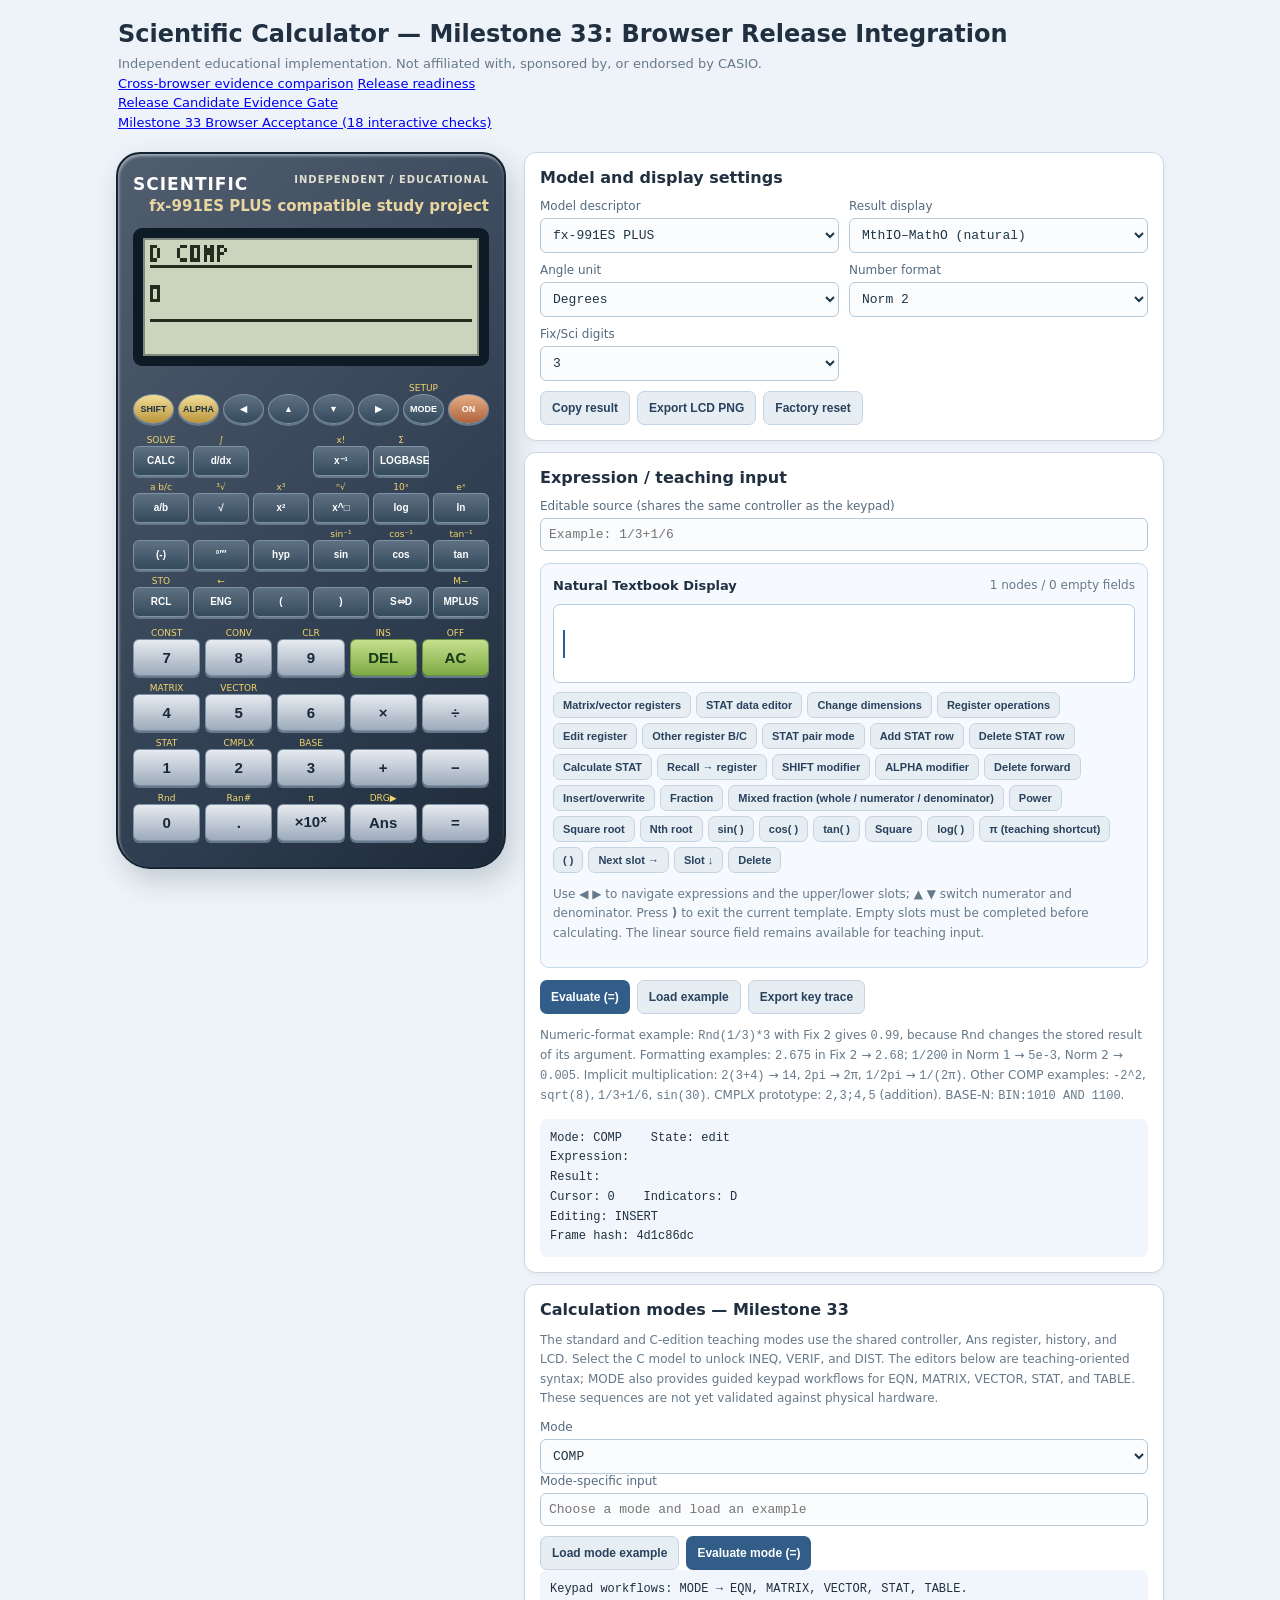
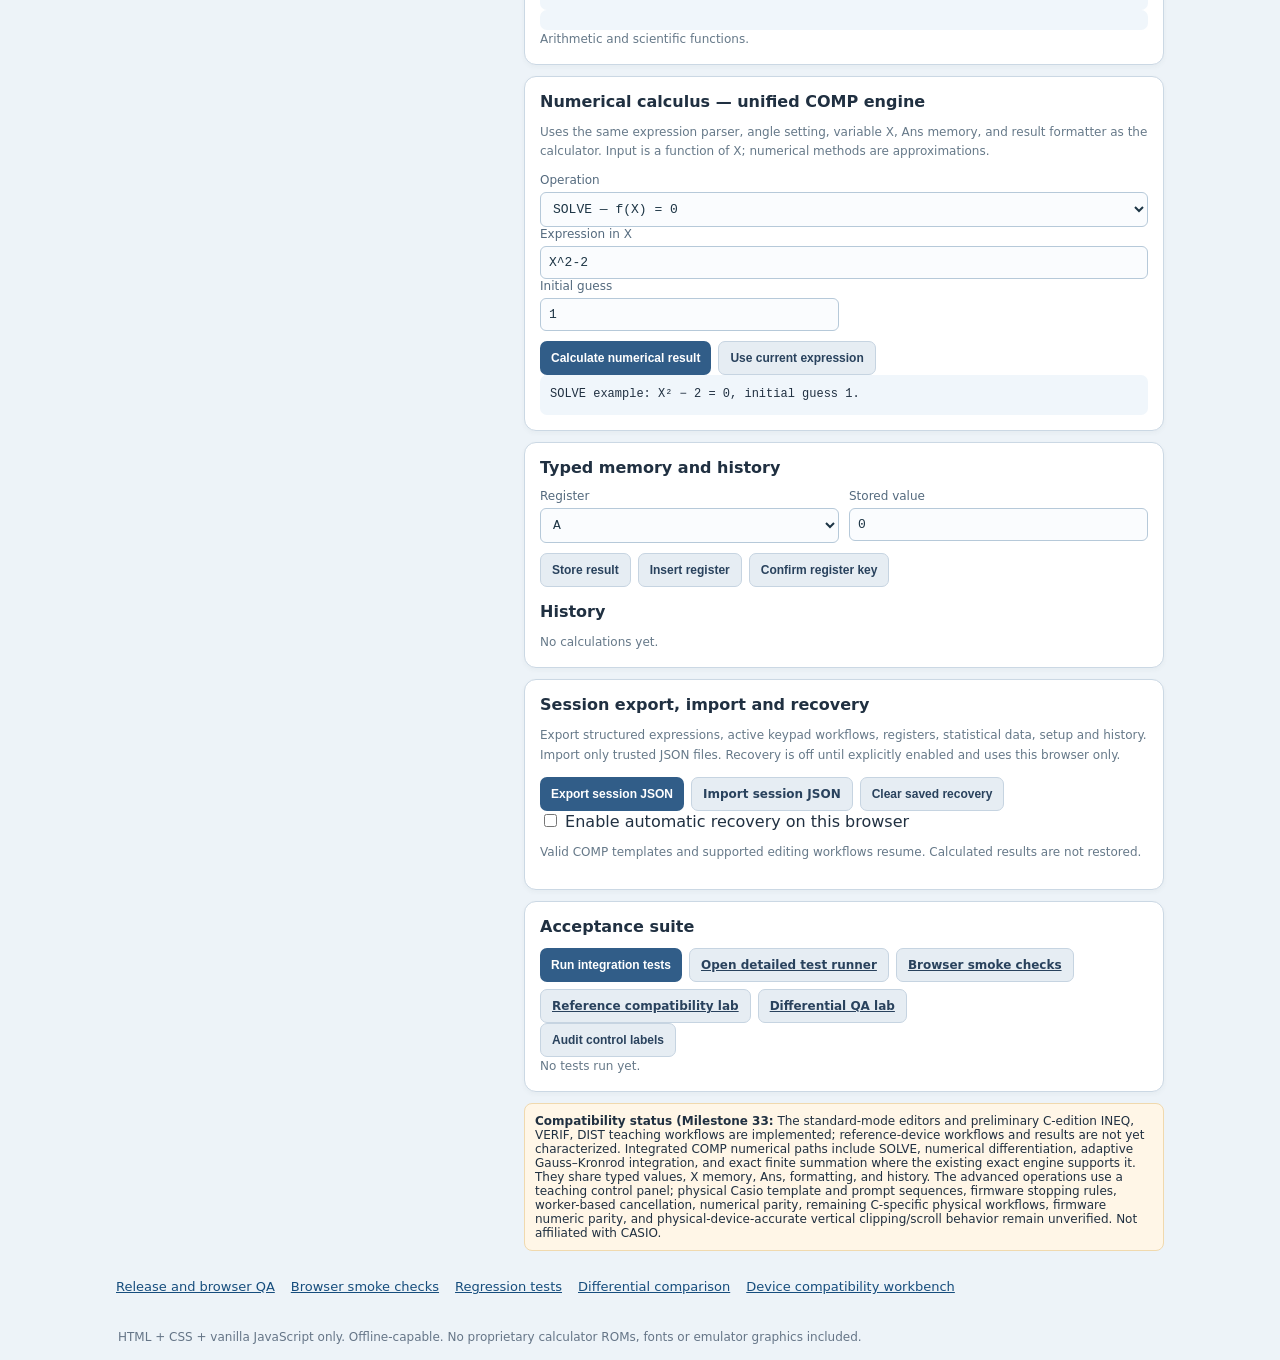
==== index.html @ c6fa854e "P1-07: route ENG/i and angle notation to CMPLX evaluator" ====
<!doctype html>
<html lang="en">
<head>
    <meta charset="utf-8">
    <meta name="viewport" content="width=device-width, initial-scale=1">
    <meta http-equiv="Cache-Control" content="no-cache, no-store, must-revalidate">
    <meta http-equiv="Pragma" content="no-cache">
    <meta http-equiv="Expires" content="0">
    <meta http-equiv="Content-Security-Policy" content="default-src 'self'; script-src 'self'; style-src 'self'; img-src 'self' blob: data:; connect-src 'none'; object-src 'none'; base-uri 'self'; form-action 'none'">
    <meta name="referrer" content="no-referrer">
    <title>Independent fx-991ES PLUS — Milestone 33 — Structural Session Restoration</title>
    <link rel="stylesheet" href="styles.css">
</head>
<body>
    <a class="skip-link" href="#calculator-main">Skip to calculator controls</a>
    <div id="announcements" class="sr-only" role="status" aria-live="polite" aria-atomic="true"></div>
    <header>
        <h1>Scientific Calculator — Milestone 33: Browser Release Integration</h1>
        <p>Independent educational implementation. Not affiliated with, sponsored by, or endorsed by CASIO.</p>
    <p><a href="tests/cross-browser.html">Cross-browser evidence comparison</a> <a href="tests/release-readiness.html">Release readiness</a></p>
    <p><a href="tests/rc.html">Release Candidate Evidence Gate</a></p>    <p><a href="tests/browser-acceptance.html">Milestone 33 Browser Acceptance (18 interactive checks)</a></p>
</header>
    <main id="calculator-main">
        <section class="calculator" aria-label="Calculator keypad" role="region">
            <div class="branding"><span>SCIENTIFIC</span><small>INDEPENDENT / EDUCATIONAL</small></div>
            <div class="model">fx-991ES PLUS compatible study project</div>
            <div class="lcd-housing"><div class="lcd-glass"><canvas id="lcd" width="96" height="31" role="img" aria-label="Monochrome calculator display"></canvas></div></div>
            <aside id="error-help" class="calc-error-help" aria-label="Numerical error explanation" hidden><strong id="error-help-title"></strong><p id="error-help-message"></p></aside>
            <div id="keypad" class="keys" role="group" aria-label="Calculator keys"></div>
        </section>
        <section class="side">
            <div class="panel">
                <h2>Model and display settings</h2>
                <div class="grid2">
                    <div class="field"><label for="model">Model descriptor</label><select id="model"><option value="standard">fx-991ES PLUS</option><option value="c">fx-991ES PLUS C</option></select></div>
                    <div class="field"><label for="display-style">Result display</label><select id="display-style"><option value="MathO">MthIO–MathO (natural)</option><option value="LineO">MthIO–LineO (linear results)</option><option value="LineIO">LineIO (linear input/results)</option></select></div>
                    <div class="field"><label for="angle">Angle unit</label><select id="angle"><option value="DEG">Degrees</option><option value="RAD">Radians</option><option value="GRAD">Gradians</option></select></div>
                    <div class="field"><label for="format">Number format</label><select id="format"><option value="Norm2">Norm 2</option><option value="Norm1">Norm 1</option><option value="Fix">Fix</option><option value="Sci">Sci</option></select></div>
                    <div class="field"><label for="digits">Fix/Sci digits</label><select id="digits"><option>0</option><option>1</option><option>2</option><option selected>3</option><option>4</option><option>5</option><option>6</option><option>7</option><option>8</option><option>9</option></select></div>
                </div>
                <div class="actions"><button id="copy" class="button secondary">Copy result</button><button id="export" class="button secondary">Export LCD PNG</button><button id="reset" class="button secondary">Factory reset</button></div>
            </div>
            <div class="panel">
                <h2>Expression / teaching input</h2>
                <div class="field"><label for="expression">Editable source (shares the same controller as the keypad)</label><input id="expression" autocomplete="off" spellcheck="false" value="" placeholder="Example: 1/3+1/6"></div>
                <div class="natural-panel" aria-label="Natural textbook expression editor">
                    <div class="natural-header"><strong>Natural Textbook Display</strong><span id="natural-info" class="muted"></span></div>
                    <div id="natural-preview" class="natural-preview" role="math" aria-label="Current structured mathematical expression"></div>
                    <div class="natural-toolbar" id="natural-toolbar" aria-label="Insert mathematical structures"></div>
                    <p class="muted">Use ◀ ▶ to navigate expressions and the upper/lower slots; ▲ ▼ switch numerator and denominator. Press <strong>)</strong> to exit the current template. Empty slots must be completed before calculating. The linear source field remains available for teaching input.</p>
                </div>
                <div class="actions"><button id="calculate" class="button">Evaluate (=)</button><button id="sample" class="button secondary">Load example</button><button id="trace-export" class="button secondary">Export key trace</button></div>
                <p class="muted">Numeric-format example: <code>Rnd(1/3)*3</code> with Fix 2 gives <code>0.99</code>, because Rnd changes the stored result of its argument. Formatting examples: <code>2.675</code> in Fix 2 → <code>2.68</code>; <code>1/200</code> in Norm 1 → <code>5e-3</code>, Norm 2 → <code>0.005</code>. Implicit multiplication: <code>2(3+4)</code> → <code>14</code>, <code>2pi</code> → <code>2π</code>, <code>1/2pi</code> → <code>1/(2π)</code>. Other COMP examples: <code>-2^2</code>, <code>sqrt(8)</code>, <code>1/3+1/6</code>, <code>sin(30)</code>. CMPLX prototype: <code>2,3;4,5</code> (addition). BASE-N: <code>BIN:1010 AND 1100</code>.</p>
                <div id="semantic" class="status mono" aria-live="off"></div>
            </div>
            <div class="panel" id="modes-panel">
                <h2>Calculation modes — Milestone 33</h2>
                <p class="muted">The standard and C-edition teaching modes use the shared controller, Ans register, history, and LCD. Select the C model to unlock INEQ, VERIF, and DIST. The editors below are teaching-oriented syntax; MODE also provides guided keypad workflows for EQN, MATRIX, VECTOR, STAT, and TABLE. These sequences are not yet validated against physical hardware.</p>
                <div class="field"><label for="mode-picker">Mode</label><select id="mode-picker"><option value="COMP">COMP</option><option value="CMPLX">CMPLX</option><option value="STAT">STAT</option><option value="BASE-N">BASE-N</option><option value="EQN">EQN</option><option value="MATRIX">MATRIX</option><option value="TABLE">TABLE</option><option value="VECTOR">VECTOR</option><option value="INEQ">INEQ</option><option value="VERIF">VERIF</option><option value="DIST">DIST</option></select></div>
                <div class="field"><label for="mode-source">Mode-specific input</label><input id="mode-source" spellcheck="false" placeholder="Choose a mode and load an example"></div>
                <div class="actions"><button id="mode-example" class="button secondary">Load mode example</button><button id="mode-evaluate" class="button">Evaluate mode (=)</button></div>
                <div class="status mono" id="wizard-detail" aria-live="polite">Use the physical MODE key to open keypad-driven coefficient/data editors for EQN, MATRIX, VECTOR, STAT, and TABLE.</div>
                <div class="status mono" id="mode-detail" aria-live="polite"></div>
                <div class="muted" id="mode-help"></div>
            </div>
            <div class="panel" id="numerical-panel">
                <h2>Numerical calculus — unified COMP engine</h2>
                <p class="muted">Uses the same expression parser, angle setting, variable X, Ans memory, and result formatter as the calculator. Input is a function of X; numerical methods are approximations.</p>
                <div class="field"><label for="num-operation">Operation</label><select id="num-operation"><option value="SOLVE">SOLVE — f(X) = 0</option><option value="DIFF">d/dX — derivative at X</option><option value="INTEGRAL">∫ — definite integral</option><option value="SUM">Σ — finite integer sum</option></select></div>
                <div class="field"><label for="num-source">Expression in X</label><input id="num-source" spellcheck="false" value="X^2-2"></div>
                <div class="grid2">
                    <div class="field" id="num-guess-box"><label for="num-guess">Initial guess</label><input id="num-guess" type="number" step="any" value="1"></div>
                    <div class="field" id="num-at-box" hidden><label for="num-at">At X</label><input id="num-at" type="number" step="any" value="2"></div>
                    <div class="field" id="num-lower-box" hidden><label for="num-lower">Lower bound</label><input id="num-lower" type="number" step="any" value="0"></div>
                    <div class="field" id="num-upper-box" hidden><label for="num-upper">Upper bound</label><input id="num-upper" type="number" step="any" value="1"></div>
                    <div class="field" id="num-tolerance-box" hidden><label for="num-tolerance">Integration tolerance</label><input id="num-tolerance" type="number" step="any" value="0.00001"></div>
                </div>
                <div class="actions"><button id="num-run" class="button">Calculate numerical result</button><button id="num-copy-source" class="button secondary">Use current expression</button></div>
                <div id="num-details" class="status mono" aria-live="polite">SOLVE example: X² − 2 = 0, initial guess 1.</div>
            </div>
            <div class="panel">
                <h2>Typed memory and history</h2>
                <div class="grid2"><div class="field"><label for="register">Register</label><select id="register"><option>A</option><option>B</option><option>C</option><option>D</option><option>E</option><option>F</option><option>M</option><option>X</option><option>Y</option></select></div><div class="field"><label for="register-value">Stored value</label><input id="register-value" readonly></div></div>
                <div class="actions"><button id="store" class="button secondary">Store result</button><button id="recall" class="button secondary">Insert register</button></div>
                <h2 class="history-heading">History</h2><div id="history" class="history muted"></div>
            </div>
            <div class="panel" id="session-panel">
                <h2>Session export, import and recovery</h2>
                <p class="muted">Export structured expressions, active keypad workflows, registers, statistical data, setup and history. Import only trusted JSON files. Recovery is off until explicitly enabled and uses this browser only.</p>
                <div class="actions">
                    <button class="button" id="session-export" type="button">Export session JSON</button>
                    <label class="button secondary" for="session-import">Import session JSON</label>
                    <input id="session-import" type="file" accept=".json,application/json" aria-label="Choose session JSON to restore" hidden>
                    <button class="button secondary" id="session-clear" type="button">Clear saved recovery</button>
                </div>
                <label><input id="session-recovery" type="checkbox"> Enable automatic recovery on this browser</label>
                <p id="session-status" role="status" aria-live="polite" class="muted">Valid COMP templates and supported editing workflows resume. Calculated results are not restored.</p>
            </div>
            <div class="panel">
                <h2>Acceptance suite</h2>
                <div class="actions"><button id="run-tests" class="button">Run integration tests</button><a class="button secondary" href="tests/acceptance.html">Open detailed test runner</a><a class="button secondary" href="tests/browser-smoke.html">Browser smoke checks</a><a class="button secondary" href="tests/reference.html">Reference compatibility lab</a><a class="button secondary" href="tests/differential.html">Differential QA lab</a></div>
                <button class="button secondary" id="a11y-audit">Audit control labels</button><div id="a11y-audit-result" class="muted" role="status" aria-live="polite"></div><div id="test-summary" class="muted" aria-live="polite">No tests run yet.</div>
            </div>
            <div class="warning"><strong>Compatibility status (Milestone 33:</strong> The standard-mode editors and preliminary C-edition INEQ, VERIF, DIST teaching workflows are implemented; reference-device workflows and results are not yet characterized. Integrated COMP numerical paths include SOLVE, numerical differentiation, adaptive Gauss–Kronrod integration, and exact finite summation where the existing exact engine supports it. They share typed values, X memory, Ans, formatting, and history. The advanced operations use a teaching control panel; physical Casio template and prompt sequences, firmware stopping rules, worker-based cancellation, numerical parity, remaining C-specific physical workflows, firmware numeric parity, and physical-device-accurate vertical clipping/scroll behavior remain unverified. Not affiliated with CASIO.</div>
        </section>
        <div class="release-links" aria-label="Quality assurance links">
            <a href="tests/release.html">Release and browser QA</a>
            <a href="tests/browser-smoke.html">Browser smoke checks</a>
            <a href="tests/acceptance.html">Regression tests</a>
            <a href="tests/differential.html">Differential comparison</a>
            <a href="tests/device.html">Device compatibility workbench</a>
        </div>
    </main>
    <footer>HTML + CSS + vanilla JavaScript only. Offline-capable. No proprietary calculator ROMs, fonts or emulator graphics included.</footer>
    <script src="src/boot-diagnostics.js"></script>
    <script src="src/natural-editor.js"></script>
    <script src="src/decimal15.js"></script>
    <script src="src/display.js"></script>
    <script src="src/kernel.js"></script>
    <script src="src/numerical.js"></script>
    <script src="src/keymap.js"></script>
    <script src="src/reference-tables.js"></script>
    <script src="src/complex-input.js"></script>
    <script src="src/state-machine.js"></script>
    <script src="src/modes.js"></script>
    <script src="src/c-edition.js"></script>
    <script src="src/reference.js"></script>
    <script src="src/manufacturer-examples.js"></script>
    <script src="src/differential.js"></script>
    <script src="src/release-audit.js"></script>
    <script src="src/release-candidate.js"></script>
    <script src="src/fraction-validation.js"></script>
    <script src="src/reference-plan.js"></script>
    <script src="src/evidence-media.js"></script>
    <script src="src/device-validation.js"></script>
    <script src="src/session.js"></script>
    <script src="src/browser-evidence.js"></script>
    <script src="tests/cases.js"></script>
    <script src="src/keypad-layout.js"></script>
    <script src="src/keyboard-shortcuts.js"></script>
    <script src="src/error-explanations.js"></script>
    <script src="src/app.js"></script>
</body>
</html>
---- styles.css ----
:root{color-scheme:light;--bg:#edf3f8;--ink:#203041;--line:#cbd8e4;--blue:#315d88;--muted:#68798a}*{box-sizing:border-box}body{background:var(--bg);margin:0;font-family:system-ui,'Segoe UI',Arial,sans-serif;color:var(--ink)}header{max-width:1080px;margin:auto;padding:20px 18px 8px}h1{font-size:24px;margin:0 0 6px}h2{font-size:16px;margin:0 0 12px}p{line-height:1.5}header p{font-size:13px;margin:0;color:var(--muted)}main{max-width:1080px;margin:12px auto 26px;padding:0 16px;display:grid;grid-template-columns:minmax(315px,390px) minmax(0,1fr);gap:18px;align-items:start}.calculator{background:linear-gradient(135deg,#505e70,#2c3b4d 72%,#1e2938);border:2px solid #152433;border-radius:24px 24px 34px 34px;padding:20px 15px 26px;box-shadow:inset 1px 2px 3px #a2adb8,6px 12px 28px #24374a35}.branding{display:flex;justify-content:space-between;color:white;font-size:17px;letter-spacing:1px;font-weight:900}.branding small{font-size:10px;color:#e0dfd0}.model{text-align:right;color:#e8d5a0;font-weight:bold;font-size:15px;margin:3px 0 13px}.lcd-housing{background:#0e1a25;border-radius:9px;padding:10px}.lcd-glass{padding:5px;border:2px solid #7f8a7c;background:#cbd5bd}.lcd-glass canvas{display:block;width:100%;height:auto;image-rendering:pixelated;aspect-ratio:96/31}.keys{display:grid;grid-template-columns:repeat(6,minmax(0,1fr));gap:7px 5px;margin-top:14px}.key-cell{min-width:0}.alt{color:#f5cf67;height:12px;font-size:9px;text-align:center}.key{height:36px;width:100%;border-radius:6px;background:linear-gradient(#edf1f4,#b7c4cd);border:1px solid #7f91a4;box-shadow:0 2px 0 #66788b;font-size:12px;font-weight:800;color:#1e3445;cursor:pointer}.key.dark{background:linear-gradient(#5e7182,#344a5d);color:#fff}.key.orange{background:linear-gradient(#e5ad85,#ae643c);color:#fff}.key.gold{background:linear-gradient(#f2dd97,#ba963d)}.key:focus-visible,.button:focus-visible{outline:3px solid #90cef9;outline-offset:2px}.key:active{transform:translateY(2px);box-shadow:none}.side{display:flex;flex-direction:column;gap:11px;min-width:0}.panel{background:white;border:1px solid var(--line);border-radius:12px;padding:15px;box-shadow:0 2px 5px #253e4d0b}.grid2{display:grid;grid-template-columns:repeat(2,minmax(0,1fr));gap:10px}.field{display:flex;flex-direction:column;gap:5px}.field label{font-size:12px;color:#546a7e}.field select,.field input,.field textarea{font:13px ui-monospace,monospace;width:100%;border:1px solid #b6c9d9;border-radius:6px;background:#fafcfe;color:#1d3545;padding:8px}.button{background:#315d88;color:white;border:0;border-radius:7px;padding:9px 11px;font-weight:bold;cursor:pointer;font-size:12px}.button.secondary{background:#e6edf3;color:#29425d;border:1px solid #c6d4e1}.actions{display:flex;gap:7px;flex-wrap:wrap;margin-top:10px}.muted{color:#667989;font-size:12px;line-height:1.6}.mono{font:12px/1.65 ui-monospace,monospace;white-space:pre-wrap;overflow-wrap:anywhere}.status{background:#f0f6fb;padding:10px;border-radius:7px}.history{max-height:150px;overflow:auto}.history button{display:block;text-align:left;width:100%;border:0;background:none;padding:7px;border-bottom:1px solid #e1e8ee;color:#294963;font:12px ui-monospace,monospace;cursor:pointer}.history button:hover{background:#eef5fb}.warning{font-size:12px;padding:10px;border-radius:8px;background:#fff6e7;border:1px solid #f0d9ae}.tag{display:inline-block;background:#edf2f6;padding:3px 7px;border-radius:5px;font-size:11px;margin:2px}footer{max-width:1080px;margin:0 auto 20px;padding:0 18px;font-size:12px;color:#657587}.test{display:flex;justify-content:space-between;gap:12px;padding:7px 0;border-bottom:1px solid #e0e8ee;font-size:12px}.pass{color:#127245;font-weight:700}.fail{color:#ae3b2f;font-weight:700}.stats{font-weight:700;margin:9px 0}@media(max-width:740px){main{grid-template-columns:1fr}.calculator{max-width:390px;margin:0 auto;width:100%}header{padding-top:15px}h1{font-size:19px}}@media print{.calculator,.actions{break-inside:avoid}}

/* Milestone 9: independent browser structural math preview (not Casio glyph artwork). */
.natural-panel{margin:12px 0;padding:12px;border:1px solid #c6d9e9;background:#f6faff;border-radius:9px}
.natural-header{display:flex;justify-content:space-between;gap:8px;align-items:center;font-size:13px}
.natural-preview{margin:9px 0;min-height:79px;overflow-x:auto;overflow-y:hidden;white-space:nowrap;direction:ltr;text-align:left;display:flex;align-items:center;padding:13px 9px;background:white;border:1px solid #b7cde1;border-radius:7px;font:24px Georgia,'Cambria Math',serif;line-height:1.35}
.natural-preview.invalid{border-style:dashed}
.natural-toolbar{display:flex;flex-wrap:wrap;gap:5px}
.natural-toolbar .button{padding:6px 9px;font-size:11px}
.nd-caret{display:inline-block;height:1.16em;min-width:2px;background:#245f9a;vertical-align:-.25em;animation:ndblink 1s step-end infinite}
@keyframes ndblink{50%{opacity:0}}
.nd-empty{display:inline-block;min-width:.48em;color:#8ca5bd;border-bottom:1px dashed #a6b8ca;text-align:center}
.nd-frac{display:inline-flex;flex-direction:column;align-items:center;justify-content:center;vertical-align:middle;line-height:1.12;margin:0 3px;min-width:.65em}
.nd-num,.nd-den{display:block;text-align:center;white-space:nowrap;padding:1px 4px;min-height:1em}
.nd-num{border-bottom:1.5px solid currentColor}
.nd-power{font-size:.65em;align-self:flex-start;vertical-align:super;line-height:1.1;margin:0 1px}
.nd-root{display:inline-flex;align-items:flex-start;gap:1px;margin:0 3px}
.nd-root>.nd-radicand{border-top:1.4px solid currentColor;padding:0 3px 0 1px;display:inline-block}
.nd-root>sup{font-size:.55em;margin-top:-.2em}
.nd-func{font-style:normal}
@media(prefers-reduced-motion:reduce){.nd-caret{animation:none}}

/* Respect conditional numerical parameter visibility. */
[hidden] { display: none !important; }

/* Milestone 15: preserve logical LCD pixel geometry at all view sizes. */
#lcd {image-rendering:pixelated;image-rendering:crisp-edges;aspect-ratio:96 / 31;}

/* Milestone 18: accessible keyboard navigation and scalable typography. */
.sr-only{position:absolute!important;width:1px;height:1px;padding:0;margin:-1px;overflow:hidden;clip:rect(0,0,0,0);white-space:nowrap;border:0}
.skip-link{position:absolute;left:12px;top:-70px;z-index:1000;padding:12px 16px;background:#fff;color:#143b63;border:3px solid #143b63;border-radius:6px}
.skip-link:focus{top:12px}
button:focus-visible,a:focus-visible,input:focus-visible,select:focus-visible{outline:3px solid #165fb0;outline-offset:3px}
.release-links{grid-column:1/-1;display:flex;flex-wrap:wrap;gap:16px;padding:10px 0;font-size:13px}
.release-links a{color:#164d7d;text-decoration:underline}
@media(prefers-reduced-motion:reduce){*,*::before,*::after{scroll-behavior:auto!important;animation-duration:.01ms!important;transition-duration:.01ms!important}}
@media(forced-colors:active){.key,.button,.calculator,.lcd-glass{forced-color-adjust:auto;border:1px solid ButtonText}}

.history-heading{margin-top:15px}
/* Milestone 32: mobile input hit targets, evidence comparisons, and keyboard visibility. */
.evidence-layout{display:block;max-width:1000px}.evidence-layout>.panel{margin-bottom:16px}
.comparison-scroll{overflow-x:auto;max-width:100%}.evidence-table{width:100%;border-collapse:collapse;min-width:560px;font-size:13px}.evidence-table th,.evidence-table td{padding:9px;text-align:left;border-bottom:1px solid #b6c9d9}.evidence-table th{background:#e8f1f8}.evidence-layout input[type=file]{display:block;margin:12px 0;max-width:100%}
#status[data-ready="true"]{color:#12603a;font-weight:700}#status[data-ready="false"]{color:#9a3c18;font-weight:700}
@media(max-width:420px){main{padding:0 9px;grid-template-columns:minmax(0,1fr)}.calculator{padding:13px 10px 19px}.keys{gap:6px 4px}.key{min-height:42px;height:auto;padding:8px 1px}.side .panel{padding:12px}.grid2{grid-template-columns:minmax(0,1fr)}.evidence-table{font-size:12px}}
@media(prefers-reduced-motion:reduce){.key:active{transform:none}}

/* Milestone 54: separate physical zones, without Casio proprietary graphics. */
.keys { display:flex; flex-direction:column; gap:10px; margin-top:16px; }
.keypad-group { display:grid; min-width:0; gap:5px 4px; }
.keypad-top {grid-template-columns:repeat(8,minmax(0,1fr));}
.keypad-scientific {grid-template-columns:repeat(6,minmax(0,1fr));}
.keypad-numeric {grid-template-columns:repeat(5,minmax(0,1fr)); gap:6px 5px;}
.keypad-top .key {height:30px;font-size:9px;border-radius:50%;padding:0;}
.keypad-scientific .key {height:30px;font-size:10px;}
.keypad-numeric .key {height:37px;font-size:15px;border-radius:6px;}
.keypad-group .key-cell {min-width:0;}
.keypad-group .key-spacer {pointer-events:none;}
.keypad-group .alt {height:12px;line-height:12px;font-size:9px;overflow:hidden;white-space:nowrap;color:#f3d56c;}
.keypad-group .key.green {background:linear-gradient(#c6df8d,#7dab43);color:#183718;border-color:#6c9045;}
.keypad-group .key.number {background:linear-gradient(#e7ebf0,#9eabbc);color:#192939;}
.keypad-group .key:disabled {opacity:.4;cursor:not-allowed;border-style:dashed;box-shadow:none;}
.keypad-group .key:not(:disabled):focus-visible {outline:3px solid #aee2ff;outline-offset:2px;}
@media(max-width:420px) {
 .keypad-group {gap:5px 3px;}
 .keypad-top .key {font-size:8px;height:34px;}
 .keypad-scientific .key {font-size:9px;height:34px;}
 .keypad-numeric .key {font-size:14px;min-height:44px;}
}

/* Physical-reference workbench: compatible with strict CSP. */
.device-workbench-main {display:block;max-width:960px}
.device-prewrap {white-space:pre-wrap;overflow-wrap:anywhere}


/* Phase 9 — evidence collection coverage, never a certification badge. */
.device-plan-coverage{margin:15px 0;padding:12px 16px;border:1px solid #c3cec0;border-radius:10px;background:#f1f5ec;color:#22312c}
.device-plan-coverage h3{margin:0 0 8px;font-size:1.08rem}
.device-category-grid{display:grid;grid-template-columns:repeat(auto-fit,minmax(150px,1fr));gap:7px}
.device-category-item{display:flex;justify-content:space-between;gap:10px;padding:7px 9px;border:1px solid #d1d9cb;border-radius:7px;background:#fff;font-size:.86rem}
.device-category-item strong{text-transform:capitalize}
.device-category-item span{font-variant-numeric:tabular-nums}
@media(max-width:460px){.device-category-grid{grid-template-columns:1fr 1fr}.device-category-item{flex-direction:column;gap:3px}}


/* Phase 11: local photo preview; review status is always unverified. */
.device-photo-panel{margin:12px 0;padding:12px;border:1px solid #c6d0c6;border-radius:9px;background:#f5f7f2}
.device-photo-panel p{overflow-wrap:anywhere;font-size:.87rem}
.device-photo-preview{display:block;max-width:100%;max-height:320px;object-fit:contain;border:1px solid #8d9f8e;background:white;margin:8px 0}
.device-photo-preview[hidden]{display:none}


/* Phase 15: editable mixed fraction has an independent whole-number slot. */
.nd-mixed{display:inline-flex;align-items:center;vertical-align:middle;gap:2px;padding:0 2px;white-space:nowrap}
.nd-mixed .nd-whole{display:inline-block;min-width:.55em;text-align:center}
.nd-mixed .nd-frac{margin:0}


/* Phase 16: key-step observation guide is text-only, without simulated observations. */
.device-step-row{display:grid;grid-template-columns:minmax(110px,1fr) minmax(180px,2fr);
 gap:10px;border-bottom:1px solid #d1d9cb;padding:6px 4px;font-size:.86rem}
.device-step-row span:first-child{font-family:monospace;font-weight:700}
.device-step-row span:last-child{color:#5a6c5d}
@media(max-width:480px){.device-step-row{grid-template-columns:1fr;gap:2px}}

/* Phase 17: readable, responsive physical checkpoint observation form. */
.checkpoint-capture-row{
    display:grid;
    grid-template-columns:repeat(2,minmax(0,1fr));
    gap:10px 14px;
    padding:14px 0;
    border-bottom:1px solid #cdd8cc;
}
.checkpoint-capture-row:last-child{border-bottom:0}
.checkpoint-capture-row>strong{grid-column:1/-1;font-size:.94rem;color:#224d3b}
.checkpoint-capture-row label{
    display:flex;
    flex-direction:column;
    gap:5px;
    min-width:0;
    font-size:.83rem;
    font-weight:600;
    line-height:1.4;
}
.checkpoint-capture-row input{
    display:block;
    width:100%;
    box-sizing:border-box;
    min-height:36px;
    font:inherit;
    font-weight:400;
}
@media(max-width:540px){.checkpoint-capture-row{grid-template-columns:minmax(0,1fr)}}

/* Error explanations appear below the LCD, never inside the calculator raster. */
.calc-error-help{margin:10px 0 0;padding:10px 12px;border:1px solid #efc98b;border-radius:9px;
 background:#fff5df;color:#352c1e;font-size:13px;line-height:1.45}
.calc-error-help[hidden]{display:none}
.calc-error-help strong{display:block;font-size:14px;margin-bottom:3px}
.calc-error-help p{margin:0;overflow-wrap:anywhere}
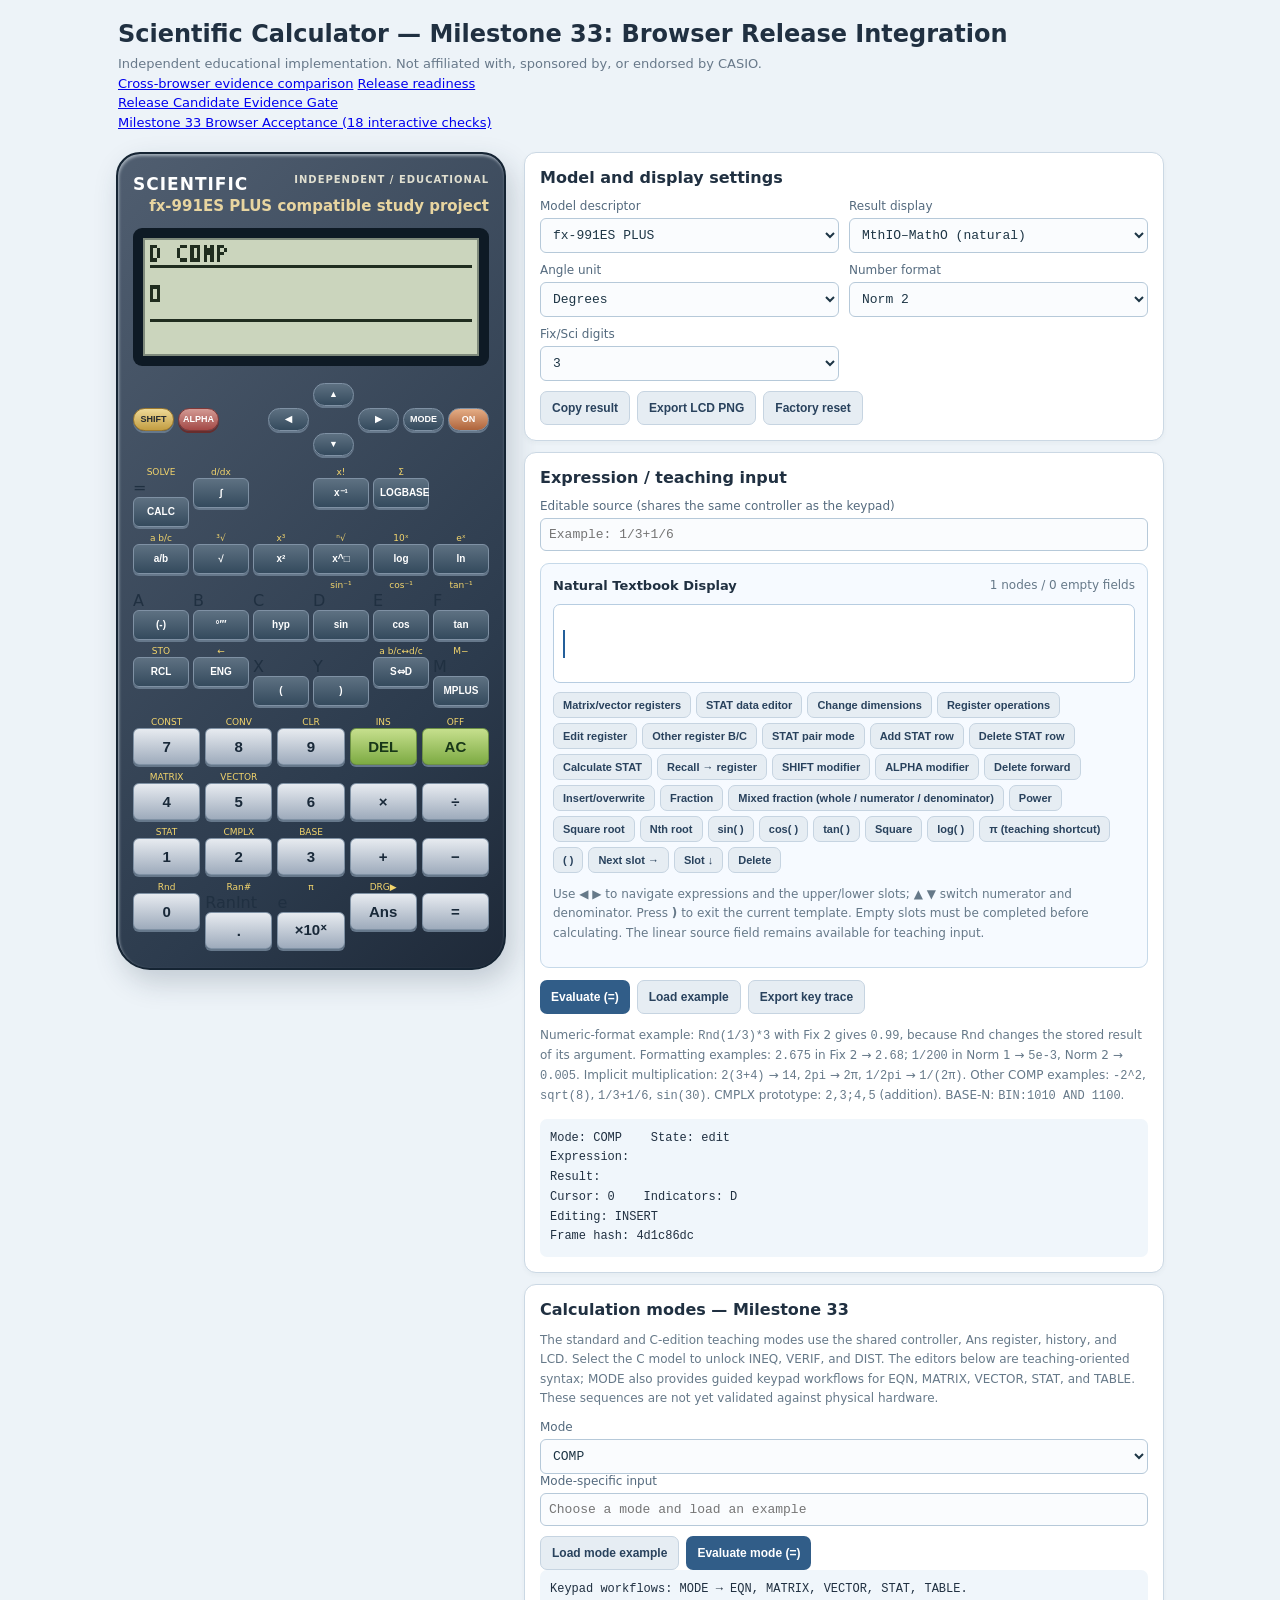
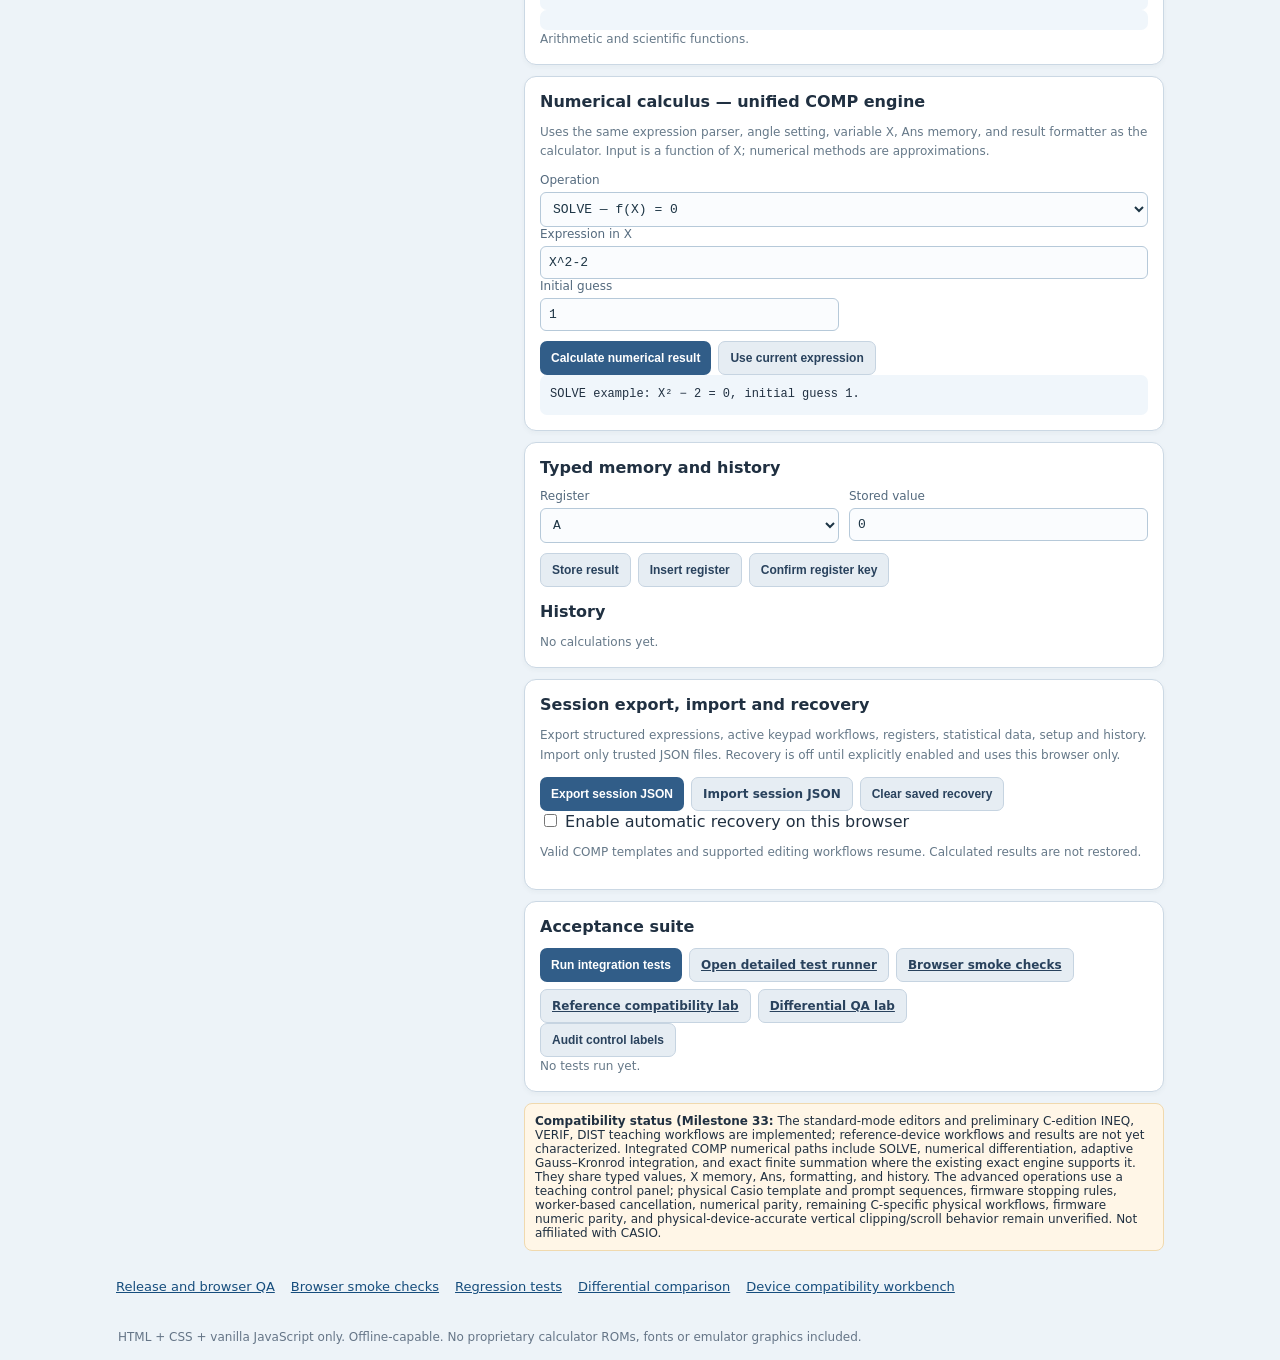
==== commit 47dbe741: "CASIO compatibility 10: add solar-panel region and separate ALPHA legends" ====
--- a/index.html
+++ b/index.html
@@ -24,6 +24,7 @@
         <section class="calculator" aria-label="Calculator keypad" role="region">
             <div class="branding"><span>SCIENTIFIC</span><small>INDEPENDENT / EDUCATIONAL</small></div>
             <div class="model">fx-991ES PLUS compatible study project</div>
+            <div class="solar-panel" aria-hidden="true"><span></span><span></span><span></span><span></span></div>
             <div class="lcd-housing"><div class="lcd-glass"><canvas id="lcd" width="96" height="31" role="img" aria-label="Monochrome calculator display"></canvas></div></div>
             <aside id="error-help" class="calc-error-help" aria-label="Numerical error explanation" hidden><strong id="error-help-title"></strong><p id="error-help-message"></p></aside>
             <div id="keypad" class="keys" role="group" aria-label="Calculator keys"></div>
--- a/styles.css
+++ b/styles.css
@@ -137,3 +137,69 @@
 .calc-error-help[hidden]{display:none}
 .calc-error-help strong{display:block;font-size:14px;margin-bottom:3px}
 .calc-error-help p{margin:0;overflow-wrap:anywhere}
+
+
+/* P2-01: manufacturer case proportions (161.5 × 77 × 11.1 mm).
+ * Original browser artwork: proportions are a design baseline, not a
+ * millimetre-calibrated capture or certification of physical key geometry. */
+.calculator {
+    aspect-ratio: 77 / 161.5;
+    display: flex;
+    flex-direction: column;
+    min-height: 0;
+}
+.calculator .keys {
+    flex: 1 0 auto;
+    justify-content: space-evenly;
+}
+.calculator .keypad-scientific .key,
+.calculator .keypad-numeric .key {
+    transition: filter 90ms ease;
+}
+.calculator .keypad-group .key:focus-visible {
+    outline: 3px solid #aee2ff;
+    outline-offset: 2px;
+}
+@media (max-width: 420px) {
+    .calculator { aspect-ratio: auto; min-height: 0; }
+    .calculator .keys { flex: 0 0 auto; }
+}
+@media (prefers-reduced-motion: reduce) {
+    .calculator .keypad-group .key { transition: none; }
+}
+
+/* Hardware-inspired direction-pad geometry, built with original CSS only.
+ * A compact 3-row cross replaces the previous four keys in a line. */
+.keypad-top{
+    display:grid;
+    grid-template-columns:repeat(8,minmax(0,1fr));
+    grid-template-rows:repeat(3,24px);
+    align-items:center;
+    column-gap:4px;
+    row-gap:1px;
+}
+.keypad-top .key-cell{align-self:center}
+.keypad-top .key-cell .alt{display:none}
+.keypad-top .key{height:23px;min-height:23px;font-size:9px;border-radius:14px}
+.keypad-top .key-cell:nth-child(1){grid-column:1;grid-row:2}
+.keypad-top .key-cell:nth-child(2){grid-column:2;grid-row:2}
+.keypad-top .key-cell:nth-child(3){grid-column:4;grid-row:2}
+.keypad-top .key-cell:nth-child(4){grid-column:5;grid-row:1}
+.keypad-top .key-cell:nth-child(5){grid-column:5;grid-row:3}
+.keypad-top .key-cell:nth-child(6){grid-column:6;grid-row:2}
+.keypad-top .key-cell:nth-child(7){grid-column:7;grid-row:2}
+.keypad-top .key-cell:nth-child(8){grid-column:8;grid-row:2}
+.keypad-top .key.alpha{
+    background:linear-gradient(#d39a94,#a34946);
+    border-color:#7e3838;
+    color:#fff;
+    box-shadow:0 2px 0 #672d2d;
+}
+.keypad-top .key.gold{
+    background:linear-gradient(#eed996,#c29d42);
+    border-color:#9c792f;
+    color:#252b30;
+}
+@media(max-width:420px){
+    .keypad-top .key{height:23px;min-height:23px;font-size:8px;padding:0}
+}
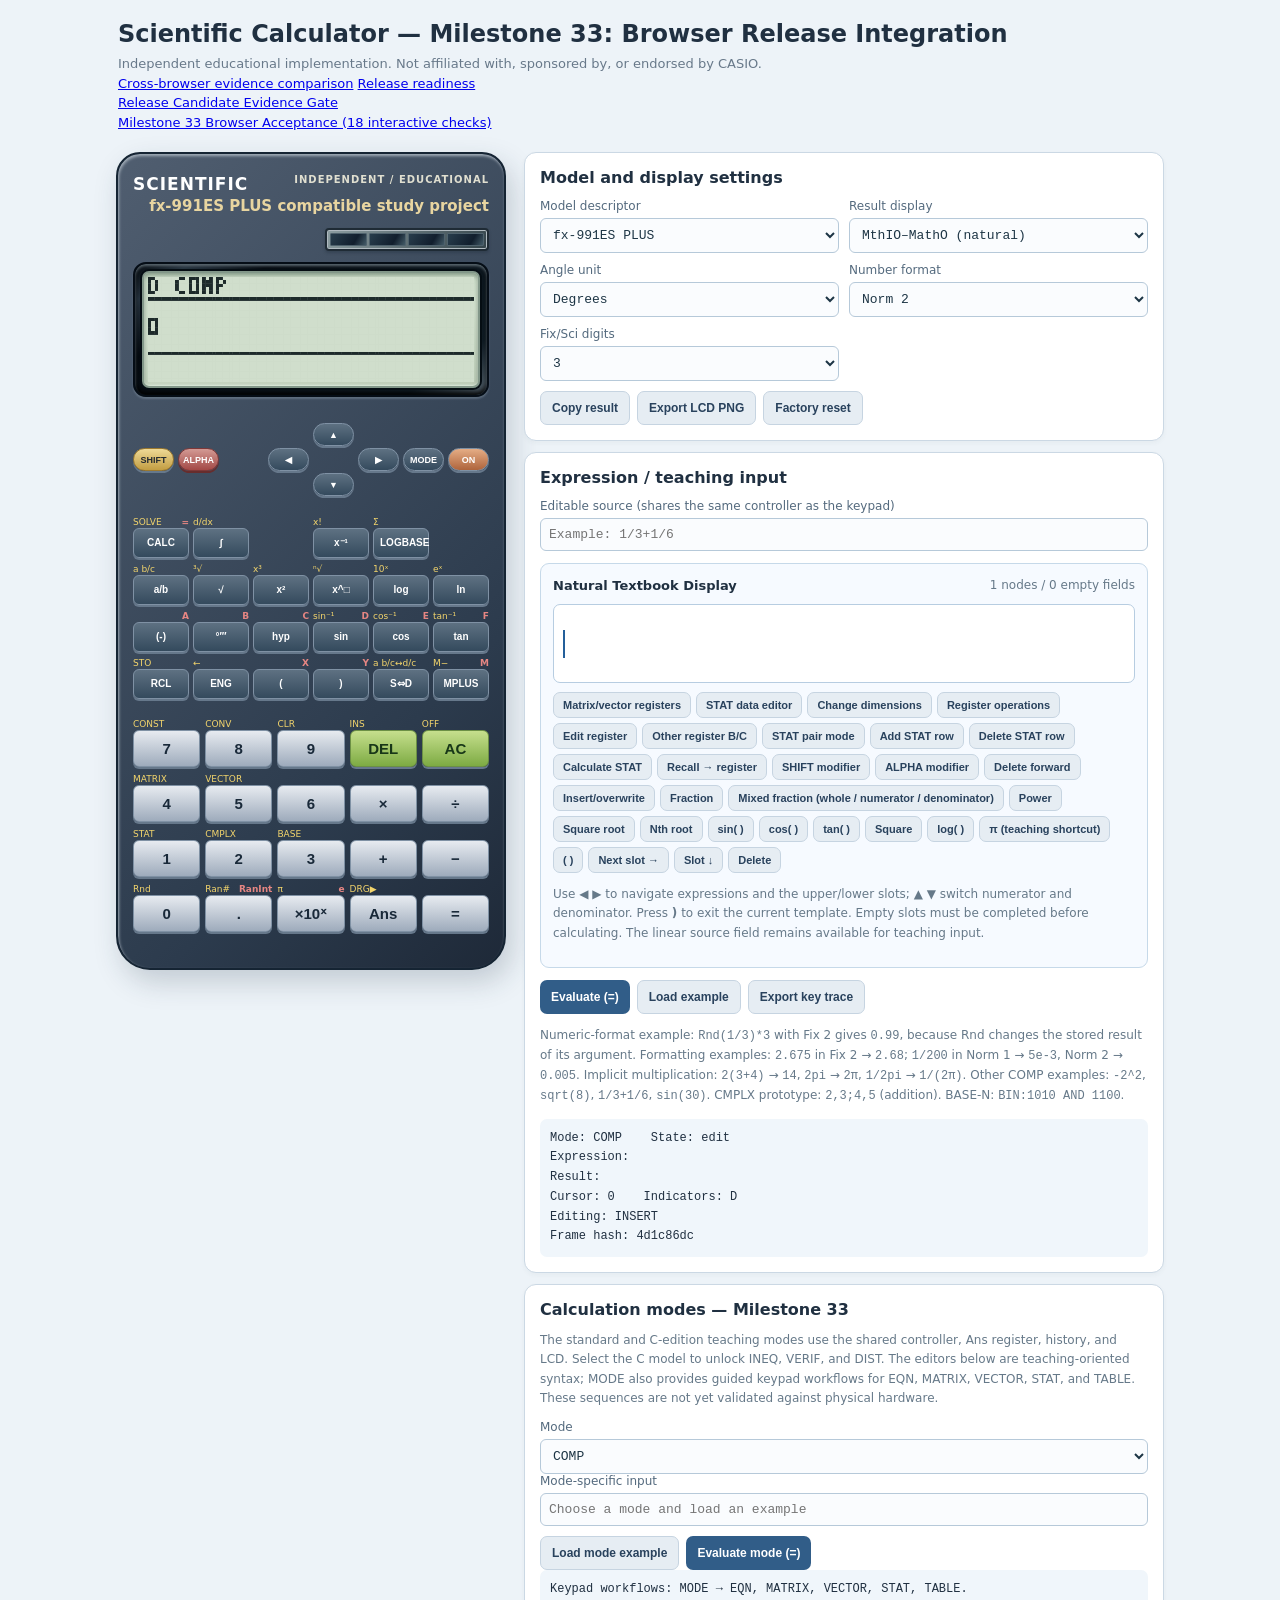
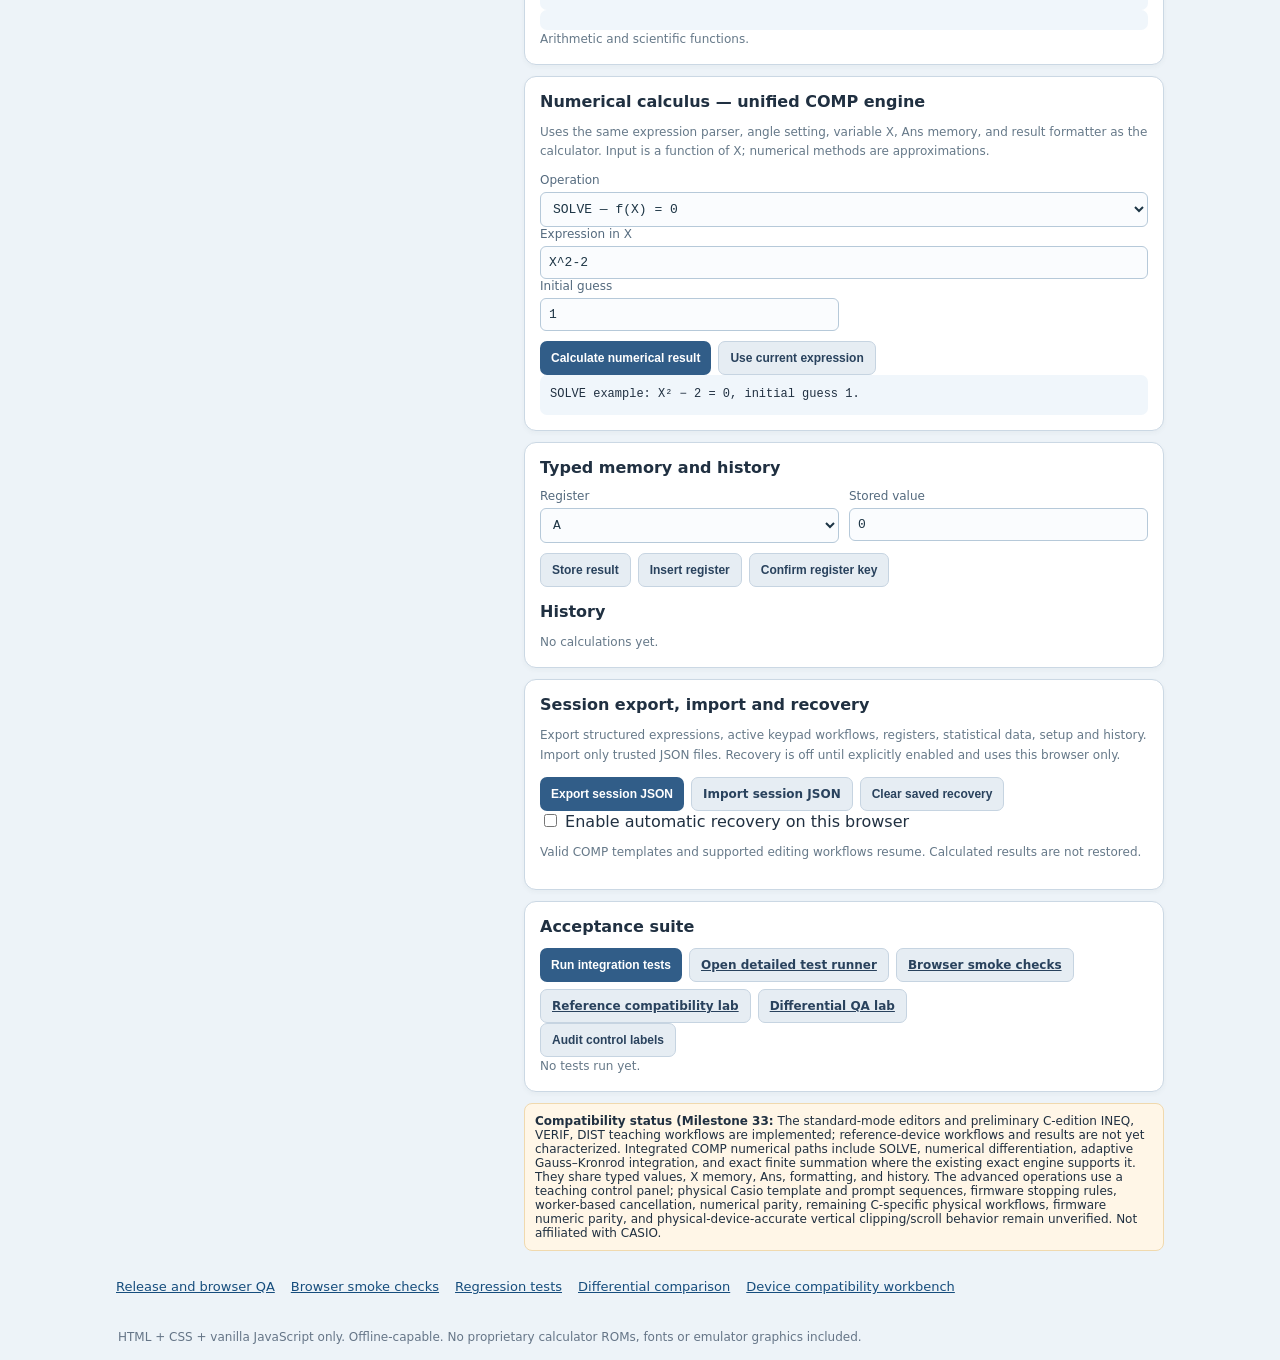
==== commit fc6a0f70: "Improve fx-991ES PLUS LCD visual fidelity and high-density rendering (index.html)" ====
--- a/index.html
+++ b/index.html
@@ -25,7 +25,7 @@
             <div class="branding"><span>SCIENTIFIC</span><small>INDEPENDENT / EDUCATIONAL</small></div>
             <div class="model">fx-991ES PLUS compatible study project</div>
             <div class="solar-panel" aria-hidden="true"><span></span><span></span><span></span><span></span></div>
-            <div class="lcd-housing"><div class="lcd-glass"><canvas id="lcd" width="96" height="31" role="img" aria-label="Monochrome calculator display"></canvas></div></div>
+            <div class="lcd-housing"><div class="lcd-glass"><canvas id="lcd" width="768" height="248" role="img" aria-label="Monochrome calculator display"></canvas></div></div>
             <aside id="error-help" class="calc-error-help" aria-label="Numerical error explanation" hidden><strong id="error-help-title"></strong><p id="error-help-message"></p></aside>
             <div id="keypad" class="keys" role="group" aria-label="Calculator keys"></div>
         </section>
--- a/styles.css
+++ b/styles.css
@@ -203,3 +203,87 @@
 @media(max-width:420px){
     .keypad-top .key{height:23px;min-height:23px;font-size:8px;padding:0}
 }
+
+/* Independent hardware-inspired solar panel and dual-function legends. */
+.solar-panel{
+    width:46%;
+    max-width:165px;
+    height:23px;
+    margin:0 0 11px auto;
+    padding:3px;
+    display:grid;
+    grid-template-columns:repeat(4,1fr);
+    gap:2px;
+    border:2px solid #1f2b35;
+    border-radius:4px;
+    background:linear-gradient(125deg,#8c9da1,#34444a);
+    box-shadow:inset 0 0 0 1px #b0bac0,0 2px 3px #1b273452;
+}
+.solar-panel span{
+    background:linear-gradient(120deg,#283d4c,#111e2d 68%,#435b67);
+    border:1px solid #4f626d;
+    border-radius:1px;
+}
+.keypad-group .key-cell{position:relative}
+.keypad-group .alt{
+    text-align:left;
+    padding-right:20%;
+    overflow:hidden;
+    text-overflow:clip;
+}
+.keypad-group .alt-alpha{
+    position:absolute;
+    top:0;
+    right:0;
+    height:12px;
+    line-height:12px;
+    font-size:9px;
+    font-weight:700;
+    color:#e68683;
+    pointer-events:none;
+    white-space:nowrap;
+}
+.keypad-top .alt-alpha{display:none}
+@media(max-width:420px){
+    .solar-panel{height:19px;max-width:130px}
+    .keypad-group .alt-alpha{font-size:8px}
+}
+
+
+/* Reference-inspired fx-991ES PLUS LCD: outer glass is taller than its
+ * logical 96:31 bitmap. Keep logical pixels square and centered rather
+ * than stretching characters to the physical housing proportions. */
+.calculator .lcd-housing {
+    width: 100%;
+    aspect-ratio: 2.64 / 1;
+    display: flex;
+    align-items: stretch;
+    justify-content: center;
+    padding: 7px;
+    border: 2px solid #050d16;
+    border-radius: 13px;
+    background: linear-gradient(145deg,#03080d,#273440 10%,#050a10 25%,#101c25 85%,#53616b);
+    box-shadow: inset 0 2px 3px #5b6870, inset 0 -3px 5px #000, 0 2px 2px #a1b1bf55;
+}
+.calculator .lcd-glass {
+    width: 100%;
+    min-width: 0;
+    display: flex;
+    align-items: center;
+    justify-content: center;
+    padding: 3px 4px;
+    border: 2px solid #829789;
+    border-radius: 7px;
+    background: linear-gradient(175deg,#cedfcb,#d5e3d0 45%,#bfceb9);
+    box-shadow: inset 0 2px 5px #526b59b0, inset 0 -1px 2px #f4fff1, 0 0 0 2px #050d13;
+    overflow: hidden;
+}
+.calculator .lcd-glass canvas#lcd {
+    display: block;
+    width: 100%;
+    height: auto;
+    aspect-ratio: 96 / 31;
+    image-rendering: pixelated;
+    image-rendering: crisp-edges;
+    background: #d0decc;
+}
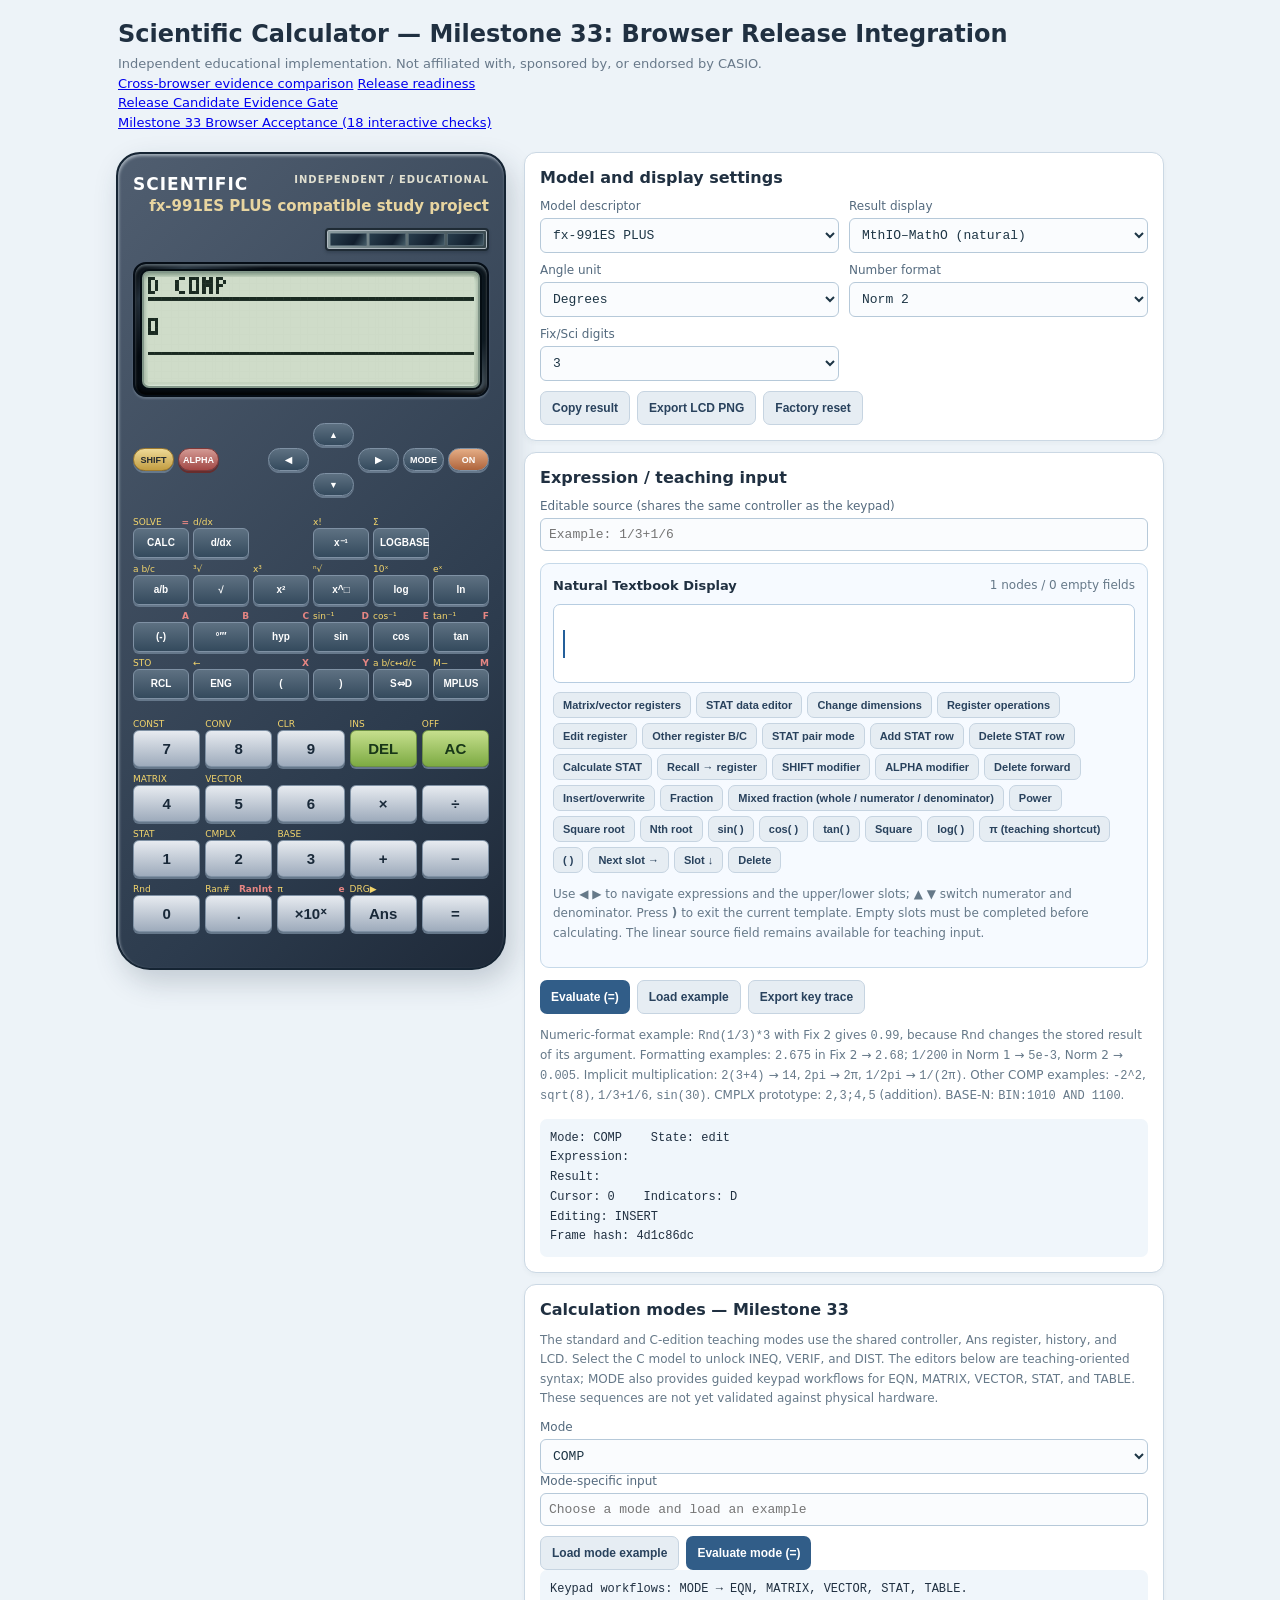
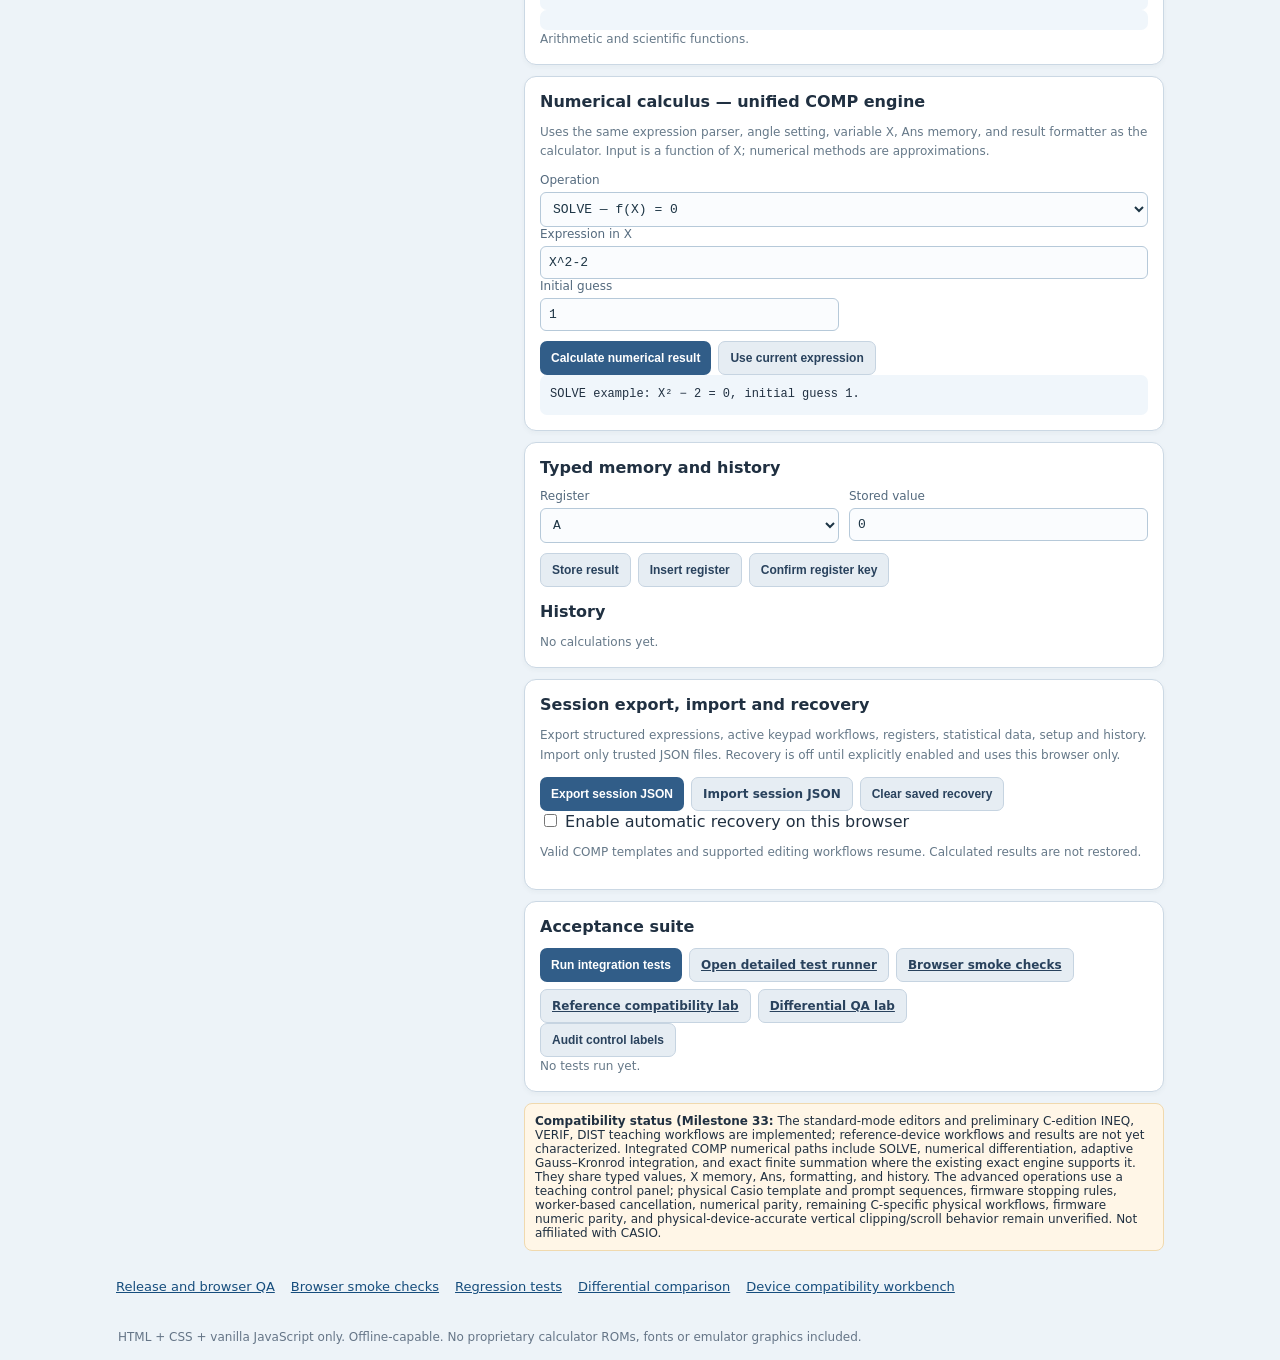
==== commit a731a8b1: "Load emulator reference display and key-log controls" ====
--- a/index.html
+++ b/index.html
@@ -140,6 +140,7 @@
     <script src="src/keypad-layout.js"></script>
     <script src="src/keyboard-shortcuts.js"></script>
     <script src="src/error-explanations.js"></script>
+    <script src="src/emulator-tools.js"></script>
     <script src="src/app.js"></script>
 </body>
 </html>
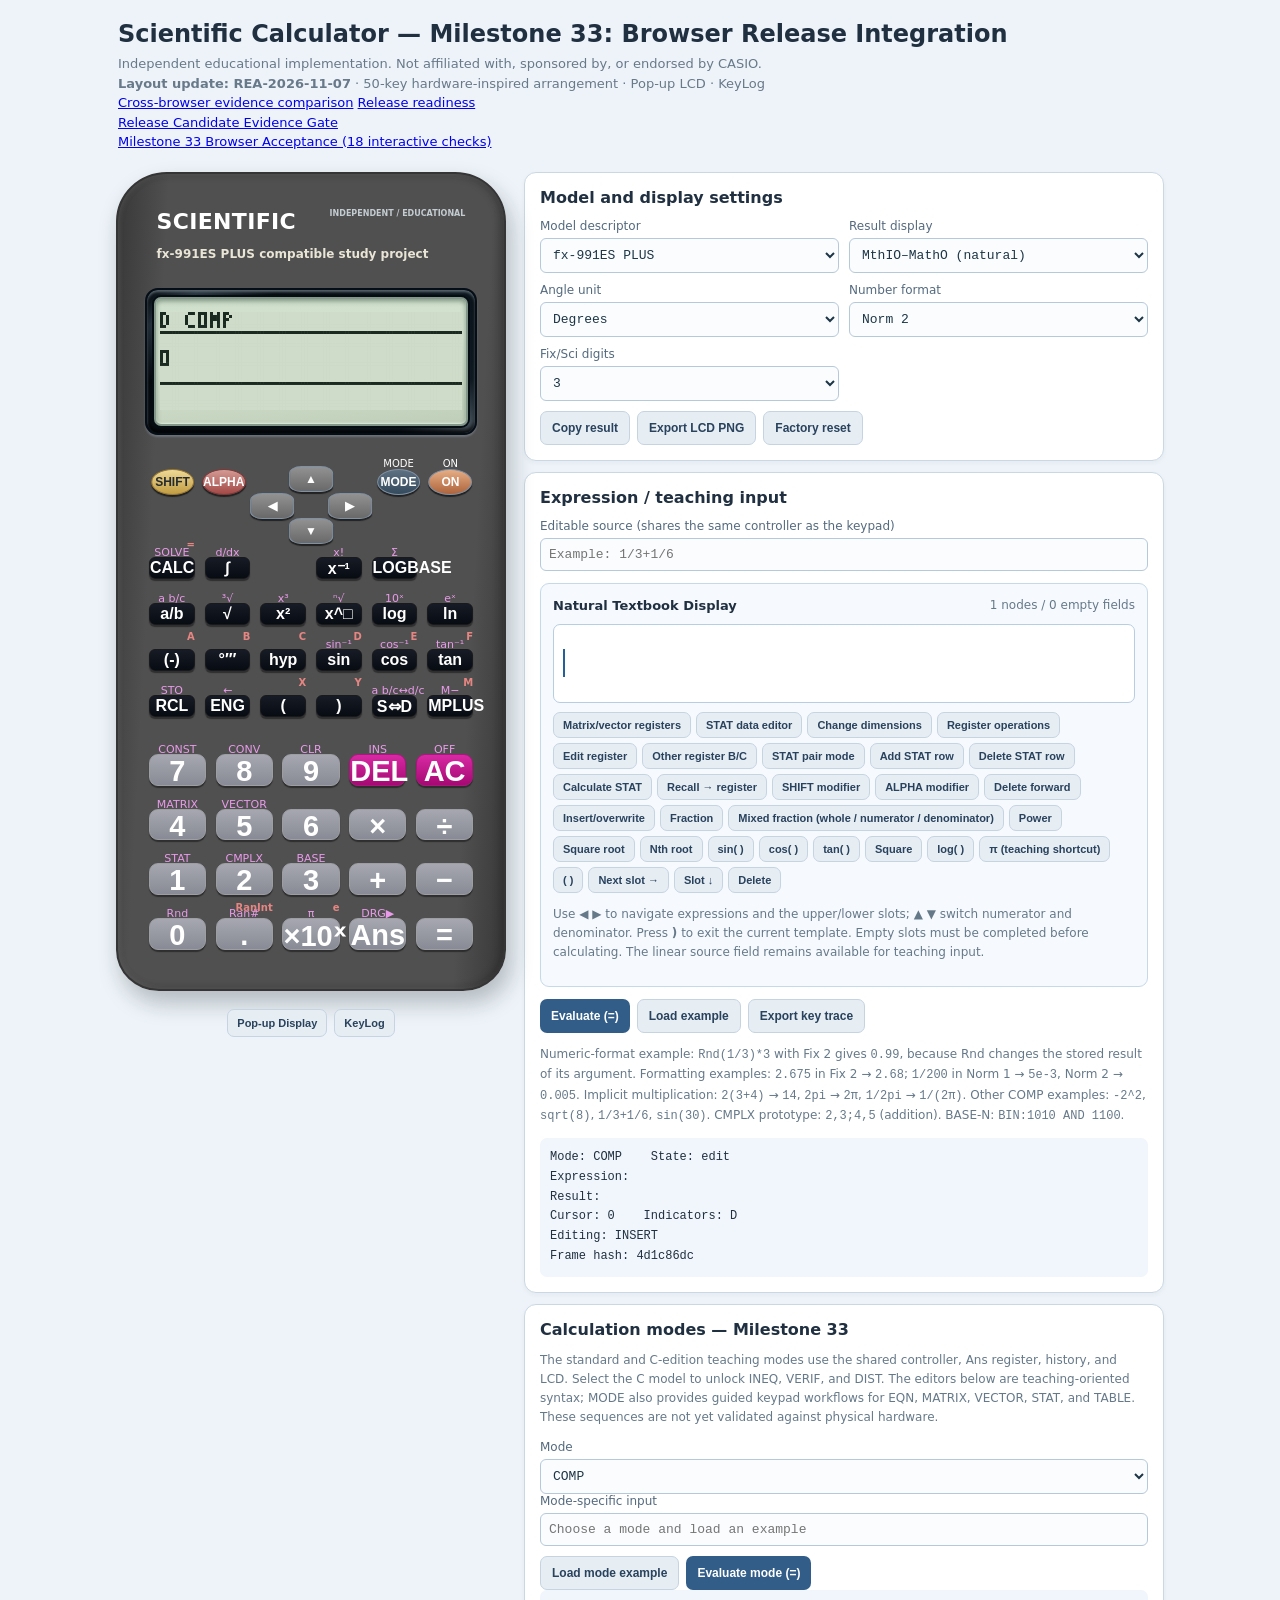
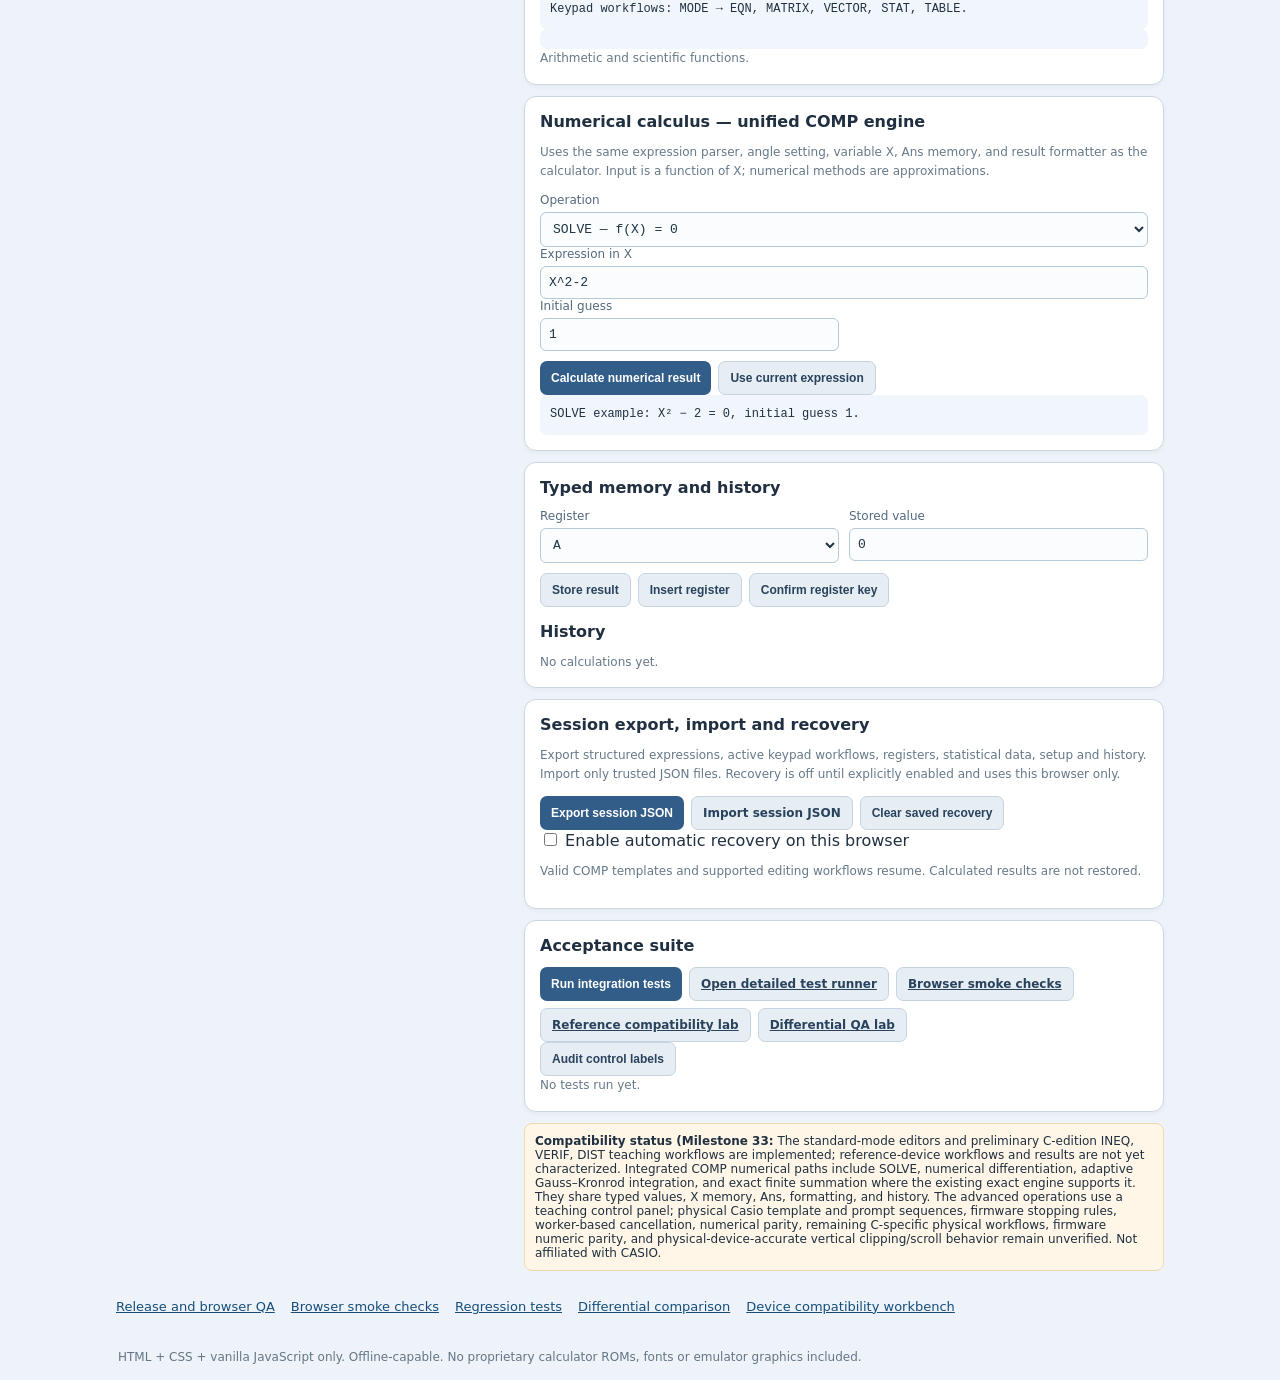
==== commit 3127bf0f: "Show visible REA layout release marker on calculator page" ====
--- a/index.html
+++ b/index.html
@@ -17,6 +17,7 @@
     <header>
         <h1>Scientific Calculator — Milestone 33: Browser Release Integration</h1>
         <p>Independent educational implementation. Not affiliated with, sponsored by, or endorsed by CASIO.</p>
+        <p class="deployment-version" role="status"><strong>Layout update: REA-2026-11-07</strong> · 50-key hardware-inspired arrangement · Pop-up LCD · KeyLog</p>
     <p><a href="tests/cross-browser.html">Cross-browser evidence comparison</a> <a href="tests/release-readiness.html">Release readiness</a></p>
     <p><a href="tests/rc.html">Release Candidate Evidence Gate</a></p>    <p><a href="tests/browser-acceptance.html">Milestone 33 Browser Acceptance (18 interactive checks)</a></p>
 </header>
--- a/styles.css
+++ b/styles.css
@@ -287,3 +287,172 @@
     image-rendering: crisp-edges;
     background: #d0decc;
 }
+
+/* REA: independently implemented pop-up LCD and opt-in KeyLog. */
+.emulator-tools-actions{display:flex;flex-wrap:wrap;gap:7px;margin:10px 0}
+.calculator .emulator-tools-actions .button{font-size:11px;padding:7px 9px}
+.emulator-tools-dialog{width:min(94vw,880px);max-width:880px;max-height:90vh;overflow:auto;
+ border:2px solid #52677b;border-radius:12px;padding:18px;background:#f6f8f4;color:#203041;
+ box-shadow:0 16px 45px #101f3080}
+.emulator-tools-dialog::backdrop{background:#091521ac}
+.emulator-tools-header{display:flex;justify-content:space-between;align-items:center;gap:15px;margin-bottom:14px}
+.emulator-popup-canvas{display:block;width:100%;height:auto;aspect-ratio:96 / 31;
+ image-rendering:pixelated;image-rendering:crisp-edges;background:#cfdbc9;border:8px solid #1c2934}
+.emulator-keylog-list{margin:12px 0;padding:10px 10px 10px 30px;background:white;border:1px solid #c5d1dc;
+ border-radius:7px;max-height:48vh;overflow:auto;font:12px/1.6 ui-monospace,Consolas,monospace;overflow-wrap:anywhere}
+.emulator-keylog-list li{padding:2px 0;border-bottom:1px solid #e6ecf1;list-style:none}
+.emulator-tools-dialog button:focus-visible{outline:3px solid #316ab5;outline-offset:2px}
+
+
+/* REA physical-key geometry v2, calibrated to the 644x1250 emulator
+ * face bitmap. Coordinate reference: shell x=65..605, y=49..1184.
+ * Original CSS artwork: no manufacturer's image is redistributed.
+ * This is a geometric approximation pending direct interactive validation.
+ */
+.calculator{
+ position:relative;
+ width:100%;
+ aspect-ratio:540 / 1135;
+ padding:0;
+ min-height:0;
+ display:block;
+ border:2px solid #353535;
+ border-radius:13% 13% 11% 11% / 6% 6% 5% 5%;
+ background:linear-gradient(93deg,#383838,#505050 12%,#505050 88%,#383838);
+ box-shadow:inset 2px 0 5px #8884,inset -3px 0 8px #1115,5px 12px 22px #17202944;
+}
+.calculator .branding{
+ position:absolute;top:4.4%;left:10%;right:10%;
+ font-size:clamp(16px,2vw,22px);letter-spacing:.015em;
+}
+.calculator .branding small{font-size:8px;letter-spacing:0;color:#c3ccd1}
+.calculator .model{
+ position:absolute;top:9%;left:10%;right:10%;
+ font-size:clamp(9px,1vw,12px);margin:0;text-align:left;color:#e9e5d6
+}
+.calculator .solar-panel{display:none}
+.calculator .lcd-housing{
+ position:absolute;left:7%;top:14%;width:86%;height:18%;
+ aspect-ratio:auto;min-height:0;margin:0;
+}
+.calculator .keys{
+ position:absolute;left:8%;top:35%;width:84%;height:61%;
+ margin:0;display:block;flex:none;
+}
+.calculator .keypad-group{position:absolute;width:100%;margin:0;min-width:0}
+.calculator .keypad-top{
+ top:0;height:17%;display:block;
+ grid-template-columns:none;grid-template-rows:none;
+}
+.calculator .keypad-top .key-cell{
+ position:absolute;display:block;
+ width:13.5%;height:31%;transform:translateX(-50%);
+ grid-column:auto!important;grid-row:auto!important;
+}
+.calculator .keypad-top .key-cell:nth-child(1){left:7.3%;top:12%}
+.calculator .keypad-top .key-cell:nth-child(2){left:23.1%;top:12%}
+.calculator .keypad-top .key-cell:nth-child(3){left:38%;top:40%}
+.calculator .keypad-top .key-cell:nth-child(4){left:50%;top:8%}
+.calculator .keypad-top .key-cell:nth-child(5){left:50%;top:70%}
+.calculator .keypad-top .key-cell:nth-child(6){left:62%;top:40%}
+.calculator .keypad-top .key-cell:nth-child(7){left:77%;top:12%}
+.calculator .keypad-top .key-cell:nth-child(8){left:93%;top:12%}
+.calculator .keypad-top .key{
+ display:block;width:100%;height:100%;min-height:0;
+ padding:0;font-size:clamp(9px,1.25vw,12px);
+ border-radius:50%;box-shadow:0 2px 1px #111b;
+}
+.calculator .keypad-top .key-cell:nth-child(n+3):nth-child(-n+6) .key{
+ border-radius:28%;background:linear-gradient(#929292,#696969);color:#fff
+}
+.calculator .keypad-top .key-cell:nth-child(7)::before,
+.calculator .keypad-top .key-cell:nth-child(8)::before{
+ position:absolute;bottom:100%;left:0;right:0;
+ text-align:center;color:#fff;font-size:clamp(8px,1vw,10px);
+ pointer-events:none;
+}
+.calculator .keypad-top .key-cell:nth-child(7)::before{content:"MODE"}
+.calculator .keypad-top .key-cell:nth-child(8)::before{content:"ON"}
+.calculator .keypad-scientific{
+ top:16%;height:37%;display:grid;
+ grid-template-columns:repeat(6,minmax(0,1fr));
+ grid-template-rows:repeat(4,minmax(0,1fr));
+ column-gap:3%;row-gap:0;align-items:stretch;
+}
+.calculator .keypad-numeric{
+ top:56%;height:44%;display:grid;
+ grid-template-columns:repeat(5,minmax(0,1fr));
+ grid-template-rows:repeat(4,minmax(0,1fr));
+ column-gap:3%;row-gap:0;align-items:stretch;
+}
+.calculator .keypad-scientific .key-cell,
+.calculator .keypad-numeric .key-cell{
+ display:flex;flex-direction:column;justify-content:flex-end;
+ min-width:0;min-height:0;padding-bottom:12%;
+}
+.calculator .keypad-group .alt{
+ flex:none;width:100%;height:17%;min-height:10px;line-height:1;
+ font-size:clamp(8px,1.06vw,11px);
+ text-align:center;padding:0;overflow:visible;
+ color:#e99bea;white-space:nowrap;
+}
+.calculator .keypad-group .alt-alpha{
+ right:0;top:3%;height:10%;line-height:1;
+ font-size:clamp(7px,1vw,10px);
+}
+.calculator .keypad-scientific .key,
+.calculator .keypad-numeric .key{
+ flex:none;width:100%;height:60%;min-height:0;
+ border:1px solid #18191c;border-radius:6px;
+ box-shadow:0 2px 1px #1118;
+ padding:0;font-weight:700;
+}
+.calculator .keypad-scientific .key{
+ height:54%;font-size:clamp(10px,1.45vw,16px);
+ background:linear-gradient(#171b25,#070b12);color:#fff;
+}
+.calculator .keypad-numeric .key{
+ height:66%;font-size:clamp(16px,2.55vw,29px);
+ background:linear-gradient(#a3a5ad,#7e818c);color:white;
+ border-color:#8b8d94;border-radius:9px;
+}
+.calculator .keypad-numeric .key.green{
+ background:linear-gradient(#d829a4,#a50972);
+ color:#fff;border-color:#ac157d;
+}
+.calculator .keypad-numeric .key.number{
+ background:linear-gradient(#a6a7b0,#888b95);
+ color:#fff;border-color:#9d9ea4;
+}
+.calculator .keypad-numeric .key.orange{background:#a3a5ad}
+.calculator .keypad-scientific .key.gold,
+.calculator .keypad-scientific .key.dark,
+.calculator .keypad-scientific .key.orange{
+ background:linear-gradient(#171b25,#070b12);color:#fff;
+}
+.calculator .keypad-group .key-spacer{visibility:hidden}
+.calculator .keypad-group .key:focus-visible{outline:3px solid #80d4ff;outline-offset:2px}
+.calculator .keypad-group .key:active{transform:translateY(1px)}
+.calculator > .emulator-tools-actions{
+ position:absolute;top:100%;left:0;right:0;
+ justify-content:center;padding-top:10px;
+}
+.calculator .calc-error-help{
+ position:absolute;left:0;right:0;top:103%;
+ z-index:2;margin:0;
+}
+@media(max-width:740px){
+ .calculator{width:min(100%,390px);max-width:390px;margin:0 auto 50px}
+ .calculator .branding{font-size:18px}
+ .calculator .keypad-group .alt{font-size:9px}
+ .calculator .keypad-scientific .key{font-size:13px}
+ .calculator .keypad-numeric .key{font-size:22px}
+}
+@media(max-width:420px){
+ .calculator{aspect-ratio:540 / 1135;min-height:0}
+ .calculator .keys{flex:none}
+ .calculator .keypad-top .key{height:100%;min-height:0}
+ .calculator .keypad-scientific .key{height:54%;min-height:0}
+ .calculator .keypad-numeric .key{height:66%;min-height:0}
+}
+@media print{.calculator{break-inside:avoid}}
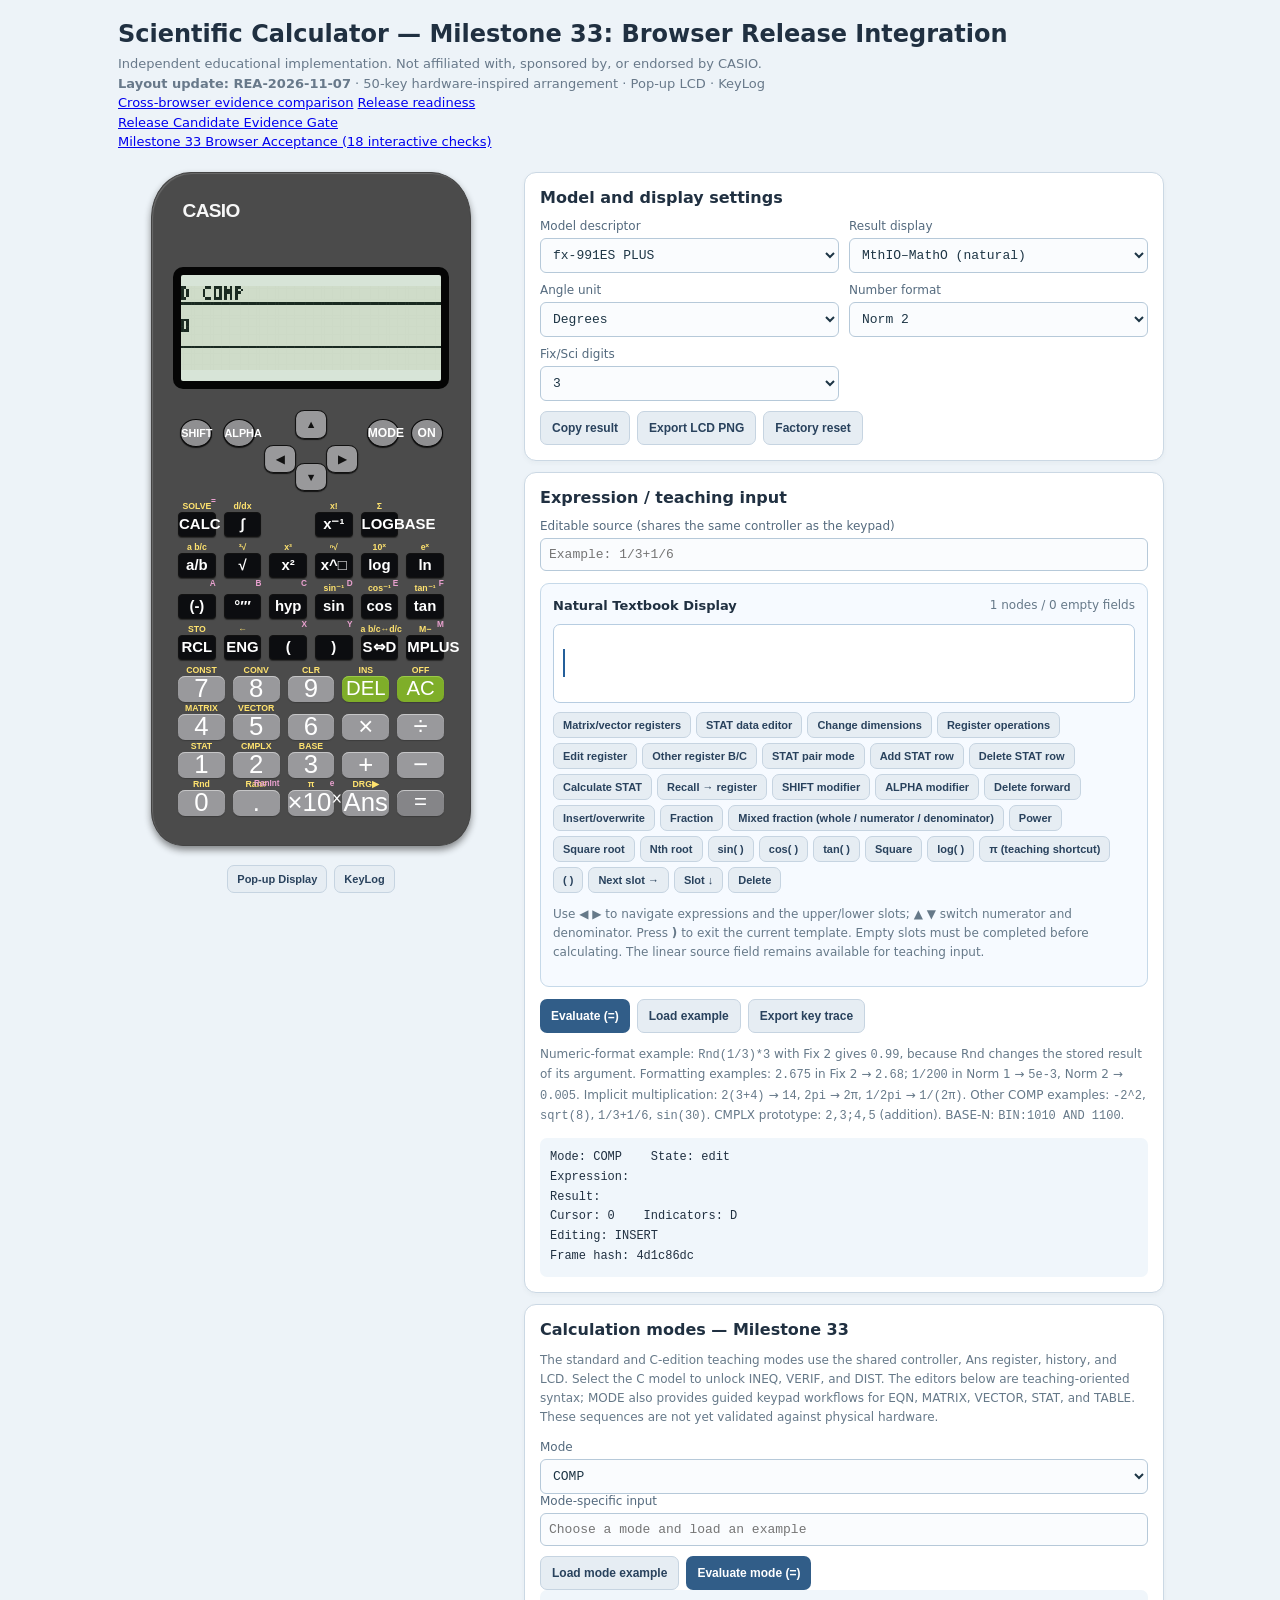
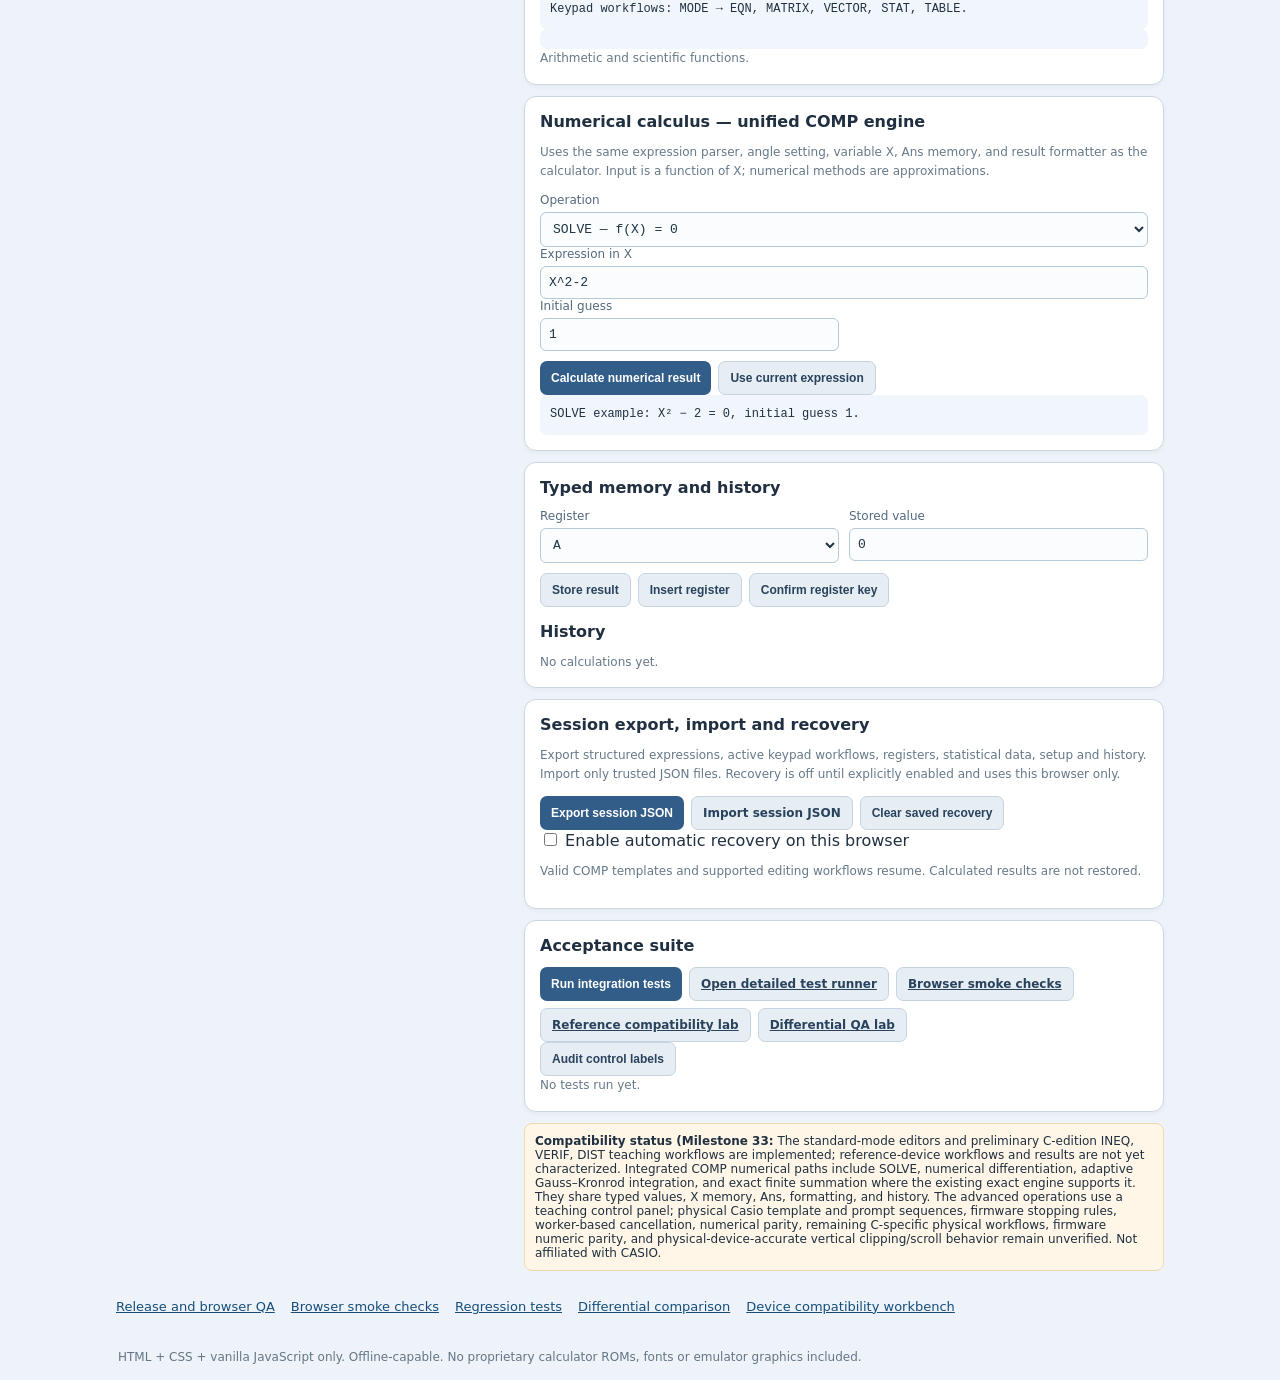
==== commit 4b6bcf78: "Match screenshot calculator front branding while retaining affiliation disclaimer" ====
--- a/index.html
+++ b/index.html
@@ -23,7 +23,7 @@
 </header>
     <main id="calculator-main">
         <section class="calculator" aria-label="Calculator keypad" role="region">
-            <div class="branding"><span>SCIENTIFIC</span><small>INDEPENDENT / EDUCATIONAL</small></div>
+            <div class="branding"><span>CASIO</span><small>INDEPENDENT / EDUCATIONAL</small></div>
             <div class="model">fx-991ES PLUS compatible study project</div>
             <div class="solar-panel" aria-hidden="true"><span></span><span></span><span></span><span></span></div>
             <div class="lcd-housing"><div class="lcd-glass"><canvas id="lcd" width="768" height="248" role="img" aria-label="Monochrome calculator display"></canvas></div></div>
--- a/styles.css
+++ b/styles.css
@@ -456,3 +456,154 @@
  .calculator .keypad-numeric .key{height:66%;min-height:0}
 }
 @media print{.calculator{break-inside:avoid}}
+
+
+/* Screenshot-fidelity calibration, reference image 316 x 628:
+ * calculator bounds x=24..294, y=22..591; 270 x 569 pixels.
+ * Visual geometry and colors are based on the user-provided screenshot.
+ * Uses independent CSS rather than a noninteractive background bitmap.
+ */
+.calculator{
+    container-type:inline-size;
+    width:min(100%,320px);
+    max-width:320px;
+    margin-inline:auto;
+    aspect-ratio:270 / 569;
+    border:1px solid #444;
+    border-radius:12.5% 12.5% 10% 10% / 6.7% 6.7% 5.2% 5.2%;
+    background:#4b4b4b;
+    box-shadow:0 4px 7px #1515157d, inset 1px 1px 1px #6b6b6b;
+    overflow:visible;
+}
+.calculator .branding{
+    top:4.1%;left:9.6%;right:9.6%;
+    font:bold 6cqw/1 Arial,Helvetica,sans-serif;
+    letter-spacing:-.035em;
+    color:#f7f7f7;
+}
+.calculator .branding small,.calculator .model{display:none}
+.calculator .lcd-housing{
+    top:14.0%;left:6.65%;width:86.7%;height:18.1%;
+    border:0;border-radius:10px;padding:8px;
+    background:#050505;box-shadow:none;
+}
+.calculator .lcd-glass{
+    border:0;border-radius:2px;padding:0;
+    background:#d7e4d7;box-shadow:none;
+}
+.calculator .lcd-glass canvas#lcd{
+    aspect-ratio:96 / 31;
+    background:#d4e1d3;
+    image-rendering:pixelated;
+}
+.calculator .keys{
+    top:34.9%;left:8.2%;width:83.6%;height:61.1%;
+}
+.calculator .keypad-top{top:0;height:21%}
+.calculator .keypad-top .key-cell{
+    width:12%;height:33%;transform:translateX(-50%);
+}
+.calculator .keypad-top .key-cell:nth-child(1){left:6.8%;top:13%}
+.calculator .keypad-top .key-cell:nth-child(2){left:23.1%;top:13%}
+.calculator .keypad-top .key-cell:nth-child(3){left:38.2%;top:43%}
+.calculator .keypad-top .key-cell:nth-child(4){left:50%;top:3%}
+.calculator .keypad-top .key-cell:nth-child(5){left:50%;top:64%}
+.calculator .keypad-top .key-cell:nth-child(6){left:61.8%;top:43%}
+.calculator .keypad-top .key-cell:nth-child(7){left:77%;top:13%}
+.calculator .keypad-top .key-cell:nth-child(8){left:93.5%;top:13%}
+.calculator .keypad-top .key{
+    border-radius:50%;background:#8f8f91;color:#fff;
+    border:1.5px solid #090909;
+    box-shadow:0 1px 1px #151515;
+    font:700 3.4cqw/1 Arial,Helvetica,sans-serif;
+}
+.calculator .keypad-top .key-cell:nth-child(n+3):nth-child(-n+6) .key{
+    border-radius:29%;background:#99999b;border-color:#111;
+    color:#111;
+}
+.calculator .keypad-top .key-cell:nth-child(7)::before,
+.calculator .keypad-top .key-cell:nth-child(8)::before{display:none}
+.calculator .keypad-top .key-cell:nth-child(7) .key,
+.calculator .keypad-top .key-cell:nth-child(8) .key{
+    font-size:3.8cqw;
+}
+.calculator .keypad-scientific{
+    top:22%;height:40%;
+    grid-template-rows:repeat(4,minmax(0,1fr));
+    column-gap:3%;row-gap:0;
+}
+.calculator .keypad-numeric{
+    top:63%;height:37%;
+    grid-template-rows:repeat(4,minmax(0,1fr));
+    column-gap:3%;row-gap:0;
+}
+.calculator .keypad-scientific .key-cell,
+.calculator .keypad-numeric .key-cell{
+    padding-bottom:6%;
+}
+.calculator .keypad-group .alt{
+    flex:0 0 auto;
+    width:100%;height:27%;min-height:0;
+    overflow:visible;
+    text-align:center;line-height:1;
+    font:700 2.75cqw/1 Arial,Helvetica,sans-serif;
+    color:#ffe36f;
+    padding:0;white-space:nowrap;
+}
+.calculator .keypad-group .alt-alpha{
+    top:0;right:0;
+    height:auto;
+    font:700 2.6cqw/1 Arial,Helvetica,sans-serif;
+    color:#e9a1cf;
+    white-space:nowrap;
+}
+.calculator .keypad-scientific .key{
+    height:64%;min-height:0;
+    border-radius:4px;
+    border:1px solid #121212;
+    background:#0c0d10;color:#fff;
+    box-shadow:0 1px 1px #171717aa;
+    font:700 4.7cqw/1 Arial,Helvetica,sans-serif;
+}
+.calculator .keypad-scientific .key.dark,
+.calculator .keypad-scientific .key.gold,
+.calculator .keypad-scientific .key.orange{
+    background:#0c0d10;color:#fff;
+}
+.calculator .keypad-numeric .key{
+    height:74%;min-height:0;
+    border:0;border-radius:7px;
+    background:#99999c;color:white;
+    box-shadow:inset 0 1px #c6c6c7,0 1px 1px #25252565;
+    font:400 8.1cqw/1 Arial,Helvetica,sans-serif;
+}
+.calculator .keypad-numeric .key.number,
+.calculator .keypad-numeric .key.orange{
+    background:#99999c;color:#fff;border:0;
+}
+.calculator .keypad-numeric .key.green{
+    background:#7fae29;color:#fff;border:0;
+    box-shadow:inset 0 1px #9bcb48,0 1px 1px #25252565;
+    font-size:6.2cqw;font-weight:500;
+}
+.calculator .keypad-numeric .key-cell:nth-child(5) .key,
+.calculator .keypad-numeric .key-cell:nth-child(4) .key{
+    font-size:6.4cqw;
+}
+.calculator .keypad-numeric .key-cell:nth-child(20) .key{
+    background:#858588;font-size:7cqw;
+}
+.calculator .keypad-group .key:focus-visible{outline:2px solid #ffdf50;outline-offset:1px}
+@media(max-width:740px){
+    .calculator{width:min(100%,320px);max-width:320px;margin:0 auto 55px}
+    .calculator .branding{font-size:6cqw}
+    .calculator .keypad-group .alt{font-size:2.75cqw}
+    .calculator .keypad-scientific .key{font-size:4.7cqw}
+    .calculator .keypad-numeric .key{font-size:8.1cqw}
+}
+@media(max-width:420px){
+    .calculator{aspect-ratio:270 / 569}
+    .calculator .keypad-top .key{height:100%;min-height:0}
+    .calculator .keypad-scientific .key{height:64%;min-height:0}
+    .calculator .keypad-numeric .key{height:74%;min-height:0}
+}
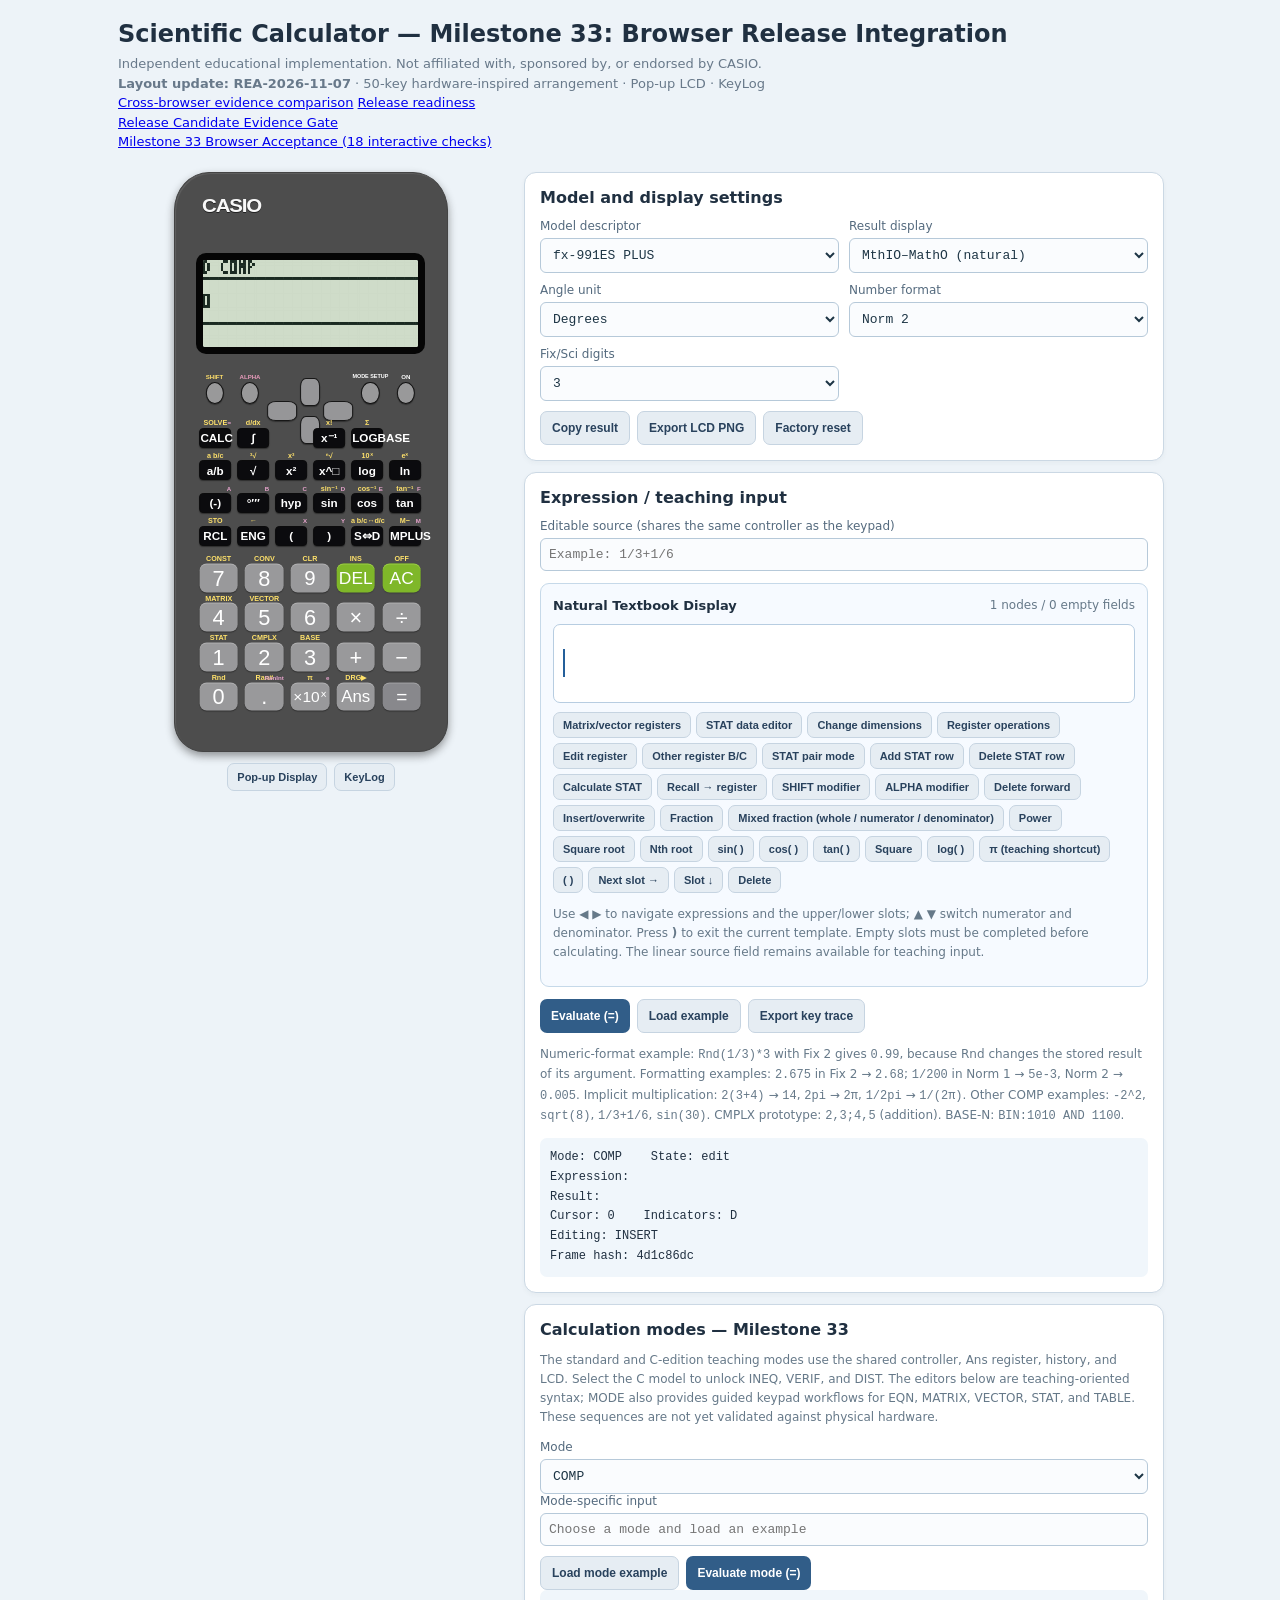
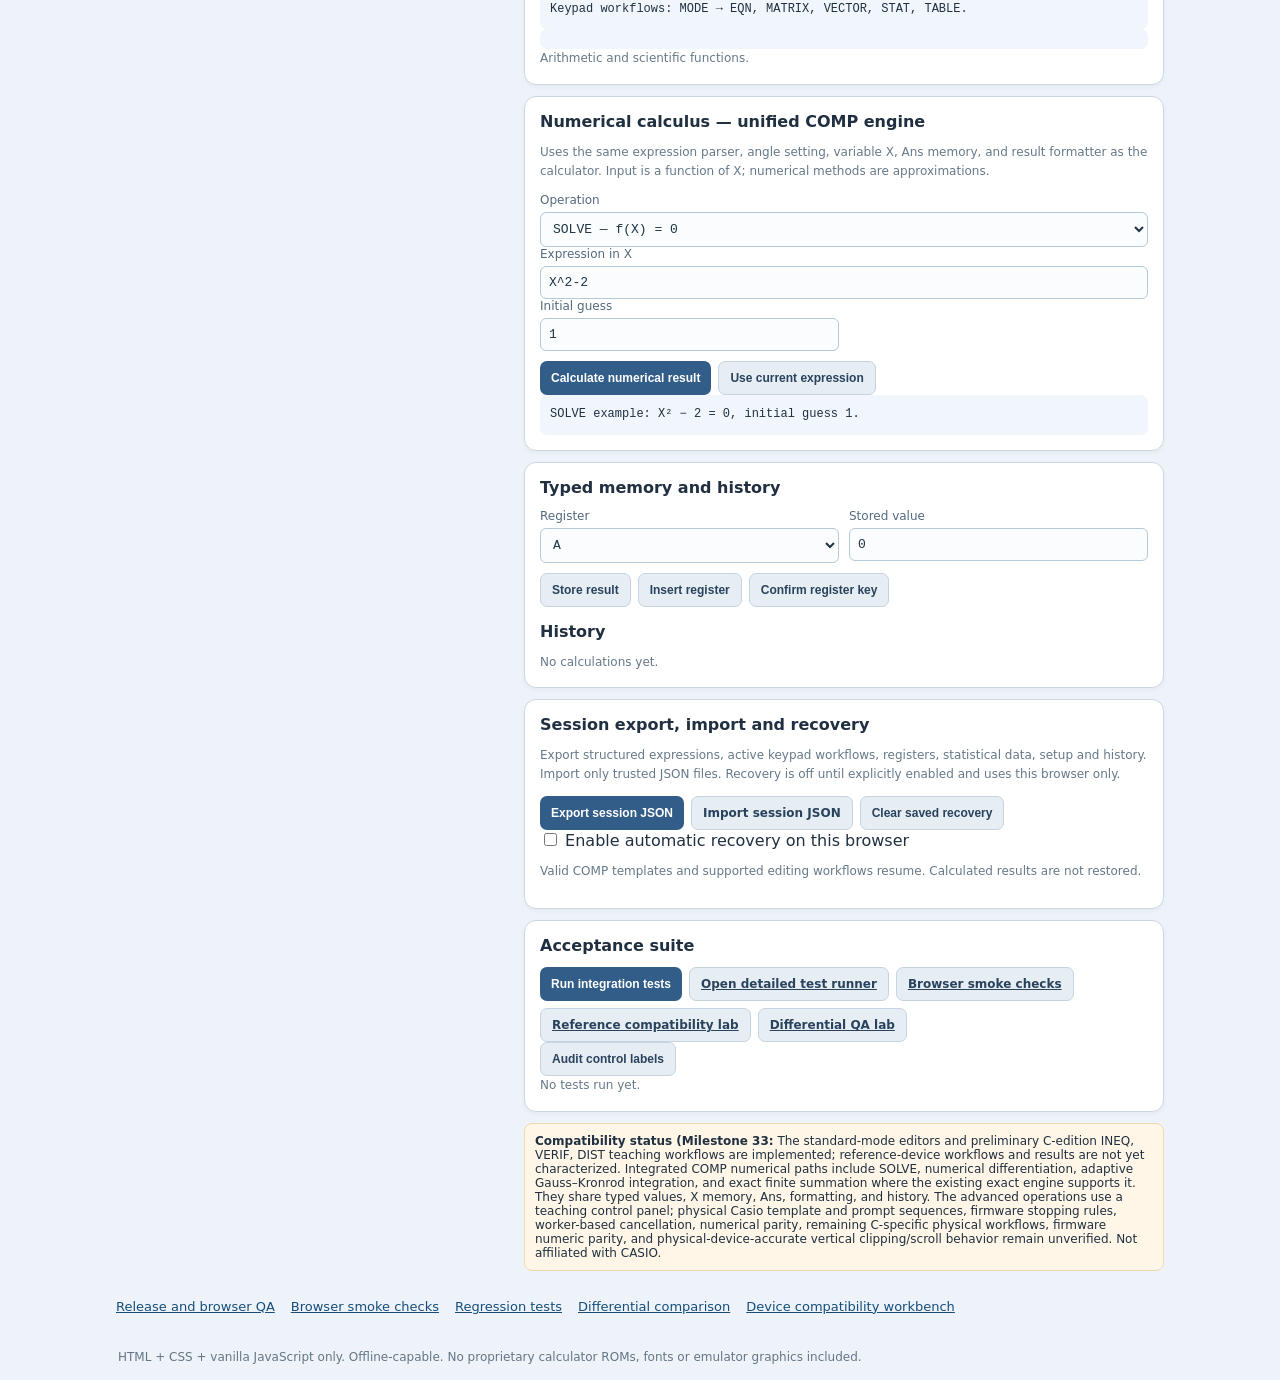
==== commit 0542b2cb: "Load key routing before calculator controller" ====
--- a/index.html
+++ b/index.html
@@ -9,7 +9,7 @@
     <meta http-equiv="Content-Security-Policy" content="default-src 'self'; script-src 'self'; style-src 'self'; img-src 'self' blob: data:; connect-src 'none'; object-src 'none'; base-uri 'self'; form-action 'none'">
     <meta name="referrer" content="no-referrer">
     <title>Independent fx-991ES PLUS — Milestone 33 — Structural Session Restoration</title>
-    <link rel="stylesheet" href="styles.css">
+    <link rel="stylesheet" href="styles.css?visual=20261107-screenshot-v2">
 </head>
 <body>
     <a class="skip-link" href="#calculator-main">Skip to calculator controls</a>
@@ -142,6 +142,7 @@
     <script src="src/keyboard-shortcuts.js"></script>
     <script src="src/error-explanations.js"></script>
     <script src="src/emulator-tools.js"></script>
+    <script src="src/key-input.js"></script>
     <script src="src/app.js"></script>
 </body>
 </html>
--- a/styles.css
+++ b/styles.css
@@ -607,3 +607,345 @@
     .calculator .keypad-scientific .key{height:64%;min-height:0}
     .calculator .keypad-numeric .key{height:74%;min-height:0}
 }
+/* ======================================================================
+   fx-991ES screenshot calibration — 2026-11-07
+   Reference: user-provided 316 × 628 PNG, calculator body approximately
+   x=22..295, y=22..601 (274 × 580 reference pixels).
+
+   INSTALL: Append this entire block to the END of the existing styles.css.
+   It overrides previous P2 / REA / screenshot rules without replacing CSS
+   used by the panels, test screens or educational controls.
+
+   Coordinates are normalized to the calculator body and are visual-only.
+   The calculator logic, key IDs, and native 96 × 31 framebuffer are intact.
+   All graphics below are CSS-authored; no proprietary bitmap is embedded.
+   ====================================================================== */
+
+/* 1. Reference-size shell; cqw units scale every key with the shell width. */
+.calculator {
+    container-type: inline-size;
+    position: relative;
+    display: block;
+    flex: none;
+    width: min(100%, 274px);
+    max-width: 274px;
+    min-height: 0;
+    aspect-ratio: 274 / 580;
+    padding: 0;
+    margin-inline: auto;
+    border: 1px solid #444;
+    border-radius: 12.8% 12.8% 10.7% 10.7% / 6.6% 6.6% 5.1% 5.1%;
+    background: #4d4d4d;
+    box-shadow: 0 4px 8px #1515156e, inset 1px 1px 1px #8885;
+    overflow: visible;
+}
+.calculator .branding {
+    position: absolute;
+    inset: 4.2% 9.9% auto;
+    display: block;
+    padding: 0;
+    margin: 0;
+    color: #f8f8f8;
+    font: 900 6.0cqw / 1 Arial, Helvetica, sans-serif;
+    letter-spacing: -.055em;
+    text-align: left;
+    text-shadow: 0 1px #222;
+}
+.calculator .branding small,
+.calculator .model,
+.calculator .solar-panel { display: none; }
+
+/* 2. LCD bezel and green glass, measured from the reference crop. */
+.calculator .lcd-housing {
+    position: absolute;
+    left: 7.66%;
+    top: 13.79%;
+    width: 84.31%;
+    height: 17.59%;
+    min-height: 0;
+    aspect-ratio: auto;
+    margin: 0;
+    padding: 2.8%;
+    display: flex;
+    align-items: stretch;
+    justify-content: center;
+    border: 0;
+    border-radius: 10px;
+    background: #050505;
+    box-shadow: none;
+}
+.calculator .lcd-glass {
+    flex: 1;
+    min-width: 0;
+    width: 100%;
+    height: 100%;
+    display: flex;
+    align-items: center;
+    justify-content: center;
+    border: 0;
+    border-radius: 2px;
+    padding: 0;
+    background: #d7e4d7;
+    box-shadow: none;
+    overflow: hidden;
+}
+.calculator .lcd-glass canvas#lcd {
+    display: block;
+    width: 100%;
+    height: 100%;
+    aspect-ratio: auto;
+    background: #d7e4d7;
+    image-rendering: pixelated;
+    image-rendering: crisp-edges;
+}
+
+/* 3. All 50 key faces use measured centers, not evenly spaced rows. */
+.calculator .keys {
+    position: absolute;
+    top: 35%;
+    left: 8%;
+    width: 84%;
+    height: 60%;
+    min-width: 0;
+    margin: 0;
+    padding: 0;
+    display: block;
+    flex: none;
+}
+.calculator .keypad-group {
+    position: absolute;
+    inset: 0;
+    width: 100%;
+    height: 100%;
+    display: block;
+    margin: 0;
+    padding: 0;
+    min-width: 0;
+}
+.calculator .keypad-group .key-cell {
+    position: absolute;
+    display: block;
+    flex: none;
+    padding: 0;
+    margin: 0;
+    min-width: 0;
+    min-height: 0;
+    transform: translate(-50%, -50%);
+    grid-column: auto !important;
+    grid-row: auto !important;
+}
+.calculator .keypad-group .key-spacer {
+    visibility: hidden;
+    pointer-events: none;
+}
+.calculator .keypad-group .key {
+    display: block;
+    width: 100%;
+    height: 100%;
+    min-height: 0;
+    padding: 0;
+    margin: 0;
+    cursor: pointer;
+    transition: filter 90ms ease;
+    -webkit-tap-highlight-color: transparent;
+}
+.calculator .keypad-group .key:active {
+    transform: translateY(1px);
+    box-shadow: none;
+}
+.calculator .keypad-group .key:focus-visible {
+    outline: 2px solid #ffe77a;
+    outline-offset: 2px;
+}
+
+/* 4. Reference arrow cluster plus SHIFT, ALPHA, MODE, ON circles. */
+.calculator .keypad-top .key-cell {
+    width: 8.0%;
+    height: 6.32%; /* 22px of a 348px keypad region */
+}
+.calculator .keypad-top .key-cell:nth-child(1) { left: 7.78%; top: 5.08%; }
+.calculator .keypad-top .key-cell:nth-child(2) { left: 23.32%; top: 5.06%; }
+.calculator .keypad-top .key-cell:nth-child(3) { left: 37.49%; top: 10.23%; width: 13.03%; height: 5.75%; }
+.calculator .keypad-top .key-cell:nth-child(4) { left: 49.73%; top: 4.78%; width: 8.69%; height: 8.05%; }
+.calculator .keypad-top .key-cell:nth-child(5) { left: 49.77%; top: 15.67%; width: 8.69%; height: 8.05%; }
+.calculator .keypad-top .key-cell:nth-child(6) { left: 61.94%; top: 10.21%; width: 13.03%; height: 5.75%; }
+.calculator .keypad-top .key-cell:nth-child(7) { left: 75.99%; top: 5.08%; }
+.calculator .keypad-top .key-cell:nth-child(8) { left: 91.54%; top: 5.06%; }
+.calculator .keypad-top .key {
+    border: 1.4px solid #121212;
+    border-radius: 50%;
+    background: #99999a;
+    color: transparent;
+    font-size: 0;
+    box-shadow: 0 1px 1px #1117;
+}
+.calculator .keypad-top .key-cell:nth-child(n+3):nth-child(-n+6) .key {
+    border-radius: 29%;
+    background: #969698;
+    color: transparent;
+    border-color: #171717;
+}
+.calculator .keypad-top .key-cell:nth-child(7)::before,
+.calculator .keypad-top .key-cell:nth-child(8)::before { display: none; }
+.calculator .keypad-top .key-cell::after {
+    position: absolute;
+    left: 50%;
+    bottom: calc(100% + 2px);
+    transform: translateX(-50%);
+    color: #fff;
+    font: 700 2.25cqw / 1 Arial, Helvetica, sans-serif;
+    white-space: nowrap;
+    pointer-events: none;
+}
+.calculator .keypad-top .key-cell:nth-child(1)::after { content: 'SHIFT'; color: #ffe06b; }
+.calculator .keypad-top .key-cell:nth-child(2)::after { content: 'ALPHA'; color: #e79bbb; }
+.calculator .keypad-top .key-cell:nth-child(7)::after { content: 'MODE SETUP'; font-size: 2cqw; }
+.calculator .keypad-top .key-cell:nth-child(8)::after { content: 'ON'; }
+.calculator .keypad-top .alt,
+.calculator .keypad-top .alt-alpha { display: none; }
+
+/* 5. Four rows of scientific keys.  One visual cell per key position. */
+.calculator .keypad-scientific .key-cell {
+    width: 13.9%;  /* measured approx 32px / 230px */
+    height: 5.75%; /* measured approx 20px / 348px */
+}
+.calculator .keypad-scientific .key-cell:nth-child(6n+1) { left: 8.12%; }
+.calculator .keypad-scientific .key-cell:nth-child(6n+2) { left: 24.71%; }
+.calculator .keypad-scientific .key-cell:nth-child(6n+3) { left: 41.31%; }
+.calculator .keypad-scientific .key-cell:nth-child(6n+4) { left: 57.99%; }
+.calculator .keypad-scientific .key-cell:nth-child(6n+5) { left: 74.55%; }
+.calculator .keypad-scientific .key-cell:nth-child(6n)   { left: 91.10%; }
+.calculator .keypad-scientific .key-cell:nth-child(-n+6) { top: 17.99%; }
+.calculator .keypad-scientific .key-cell:nth-child(n+7):nth-child(-n+12) { top: 27.44%; }
+.calculator .keypad-scientific .key-cell:nth-child(n+13):nth-child(-n+18) { top: 36.93%; }
+.calculator .keypad-scientific .key-cell:nth-child(n+19) { top: 46.35%; }
+.calculator .keypad-scientific .key {
+    border: 1px solid #0b0b0c;
+    border-radius: 4px;
+    background: #0b0b0e;
+    color: #fff;
+    font: 700 4.3cqw / 1 Arial, Helvetica, sans-serif;
+    box-shadow: 0 1px 1px #1117;
+}
+.calculator .keypad-scientific .key.dark,
+.calculator .keypad-scientific .key.gold,
+.calculator .keypad-scientific .key.orange { background: #0b0b0e; color: #fff; }
+
+/* 6. Four numeric rows including bright green DEL and AC. */
+.calculator .keypad-numeric .key-cell {
+    width: 16.94%; /* 39px / 230px */
+    height: 8.33%; /* 29px / 348px */
+}
+.calculator .keypad-numeric .key-cell:nth-child(5n+1) { left: 9.59%; }
+.calculator .keypad-numeric .key-cell:nth-child(5n+2) { left: 29.58%; }
+.calculator .keypad-numeric .key-cell:nth-child(5n+3) { left: 49.57%; }
+.calculator .keypad-numeric .key-cell:nth-child(5n+4) { left: 69.60%; }
+.calculator .keypad-numeric .key-cell:nth-child(5n)   { left: 89.71%; }
+.calculator .keypad-numeric .key-cell:nth-child(-n+5) { top: 58.51%; }
+.calculator .keypad-numeric .key-cell:nth-child(n+6):nth-child(-n+10) { top: 69.83%; }
+.calculator .keypad-numeric .key-cell:nth-child(n+11):nth-child(-n+15) { top: 81.32%; }
+.calculator .keypad-numeric .key-cell:nth-child(n+16) { top: 92.64%; }
+.calculator .keypad-numeric .key {
+    border: 0;
+    border-radius: 7px;
+    background: #99999b;
+    color: #fff;
+    box-shadow: inset 0 1px #eee4, 0 1px 1px #1117;
+    font: 400 8.0cqw / 1 Arial, Helvetica, sans-serif;
+}
+.calculator .keypad-numeric .key.number,
+.calculator .keypad-numeric .key.orange { background: #99999b; color: #fff; border: 0; }
+.calculator .keypad-numeric .key.green {
+    background: #7fb729;
+    color: #fff;
+    border: 0;
+    font-size: 6.2cqw;
+    font-weight: 500;
+}
+.calculator .keypad-numeric .key-cell:nth-child(20) .key { background: #88888c; }
+.calculator .keypad-numeric .key-cell:nth-child(3) .key { font-size: 7.5cqw; }
+.calculator .keypad-numeric .key-cell:nth-child(18) .key { font-size: 5.7cqw; }
+.calculator .keypad-numeric .key-cell:nth-child(19) .key { font-size: 6.2cqw; }
+
+/* 7. Carefully positioned yellow SHIFT and pink ALPHA legends. */
+.calculator .keypad-scientific .alt,
+.calculator .keypad-numeric .alt {
+    display: block;
+    position: absolute;
+    left: -1%;
+    right: -1%;
+    top: auto;
+    bottom: calc(100% + .6cqw);
+    width: 102%;
+    height: auto;
+    min-height: 0;
+    line-height: 1;
+    padding: 0;
+    margin: 0;
+    overflow: visible;
+    text-overflow: clip;
+    text-align: center;
+    white-space: nowrap;
+    pointer-events: none;
+    color: #ffe26b;
+    font: 700 2.65cqw / 1 Arial, Helvetica, sans-serif;
+}
+.calculator .keypad-scientific .alt-alpha,
+.calculator .keypad-numeric .alt-alpha {
+    display: block;
+    position: absolute;
+    top: auto;
+    bottom: calc(100% + .6cqw);
+    right: 0;
+    width: auto;
+    height: auto;
+    min-height: 0;
+    line-height: 1;
+    color: #e7a4cd;
+    text-align: right;
+    white-space: nowrap;
+    pointer-events: none;
+    font: 700 2.25cqw / 1 Arial, Helvetica, sans-serif;
+}
+
+/* 8. Tool panels intentionally sit outside the photographed face. */
+.calculator > .emulator-tools-actions {
+    position: absolute;
+    inset: 100% 0 auto;
+    justify-content: center;
+    padding-top: 12px;
+    margin: 0;
+}
+.calculator .calc-error-help {
+    position: absolute;
+    top: calc(100% + 55px);
+    left: 0;
+    right: 0;
+    z-index: 3;
+    margin: 0;
+}
+@media (max-width: 740px) {
+    .calculator { width: min(100%, 274px); max-width: 274px; margin: 0 auto 65px; }
+    .calculator .branding { font-size: 6cqw; }
+    .calculator .keypad-group .alt { font-size: 2.65cqw; }
+    .calculator .keypad-scientific .key { font-size: 4.3cqw; }
+    .calculator .keypad-numeric .key { font-size: 8cqw; }
+}
+@media (max-width: 420px) {
+    .calculator { aspect-ratio: 274 / 580; min-height: 0; }
+    .calculator .keys { flex: none; }
+    .calculator .keypad-top .key,
+    .calculator .keypad-scientific .key,
+    .calculator .keypad-numeric .key { height: 100%; min-height: 0; }
+}
+@media (prefers-reduced-motion: reduce) {
+    .calculator .keypad-group .key { transition: none; }
+}
+
+/* 9. Logo width corrected by aligned screenshot comparison. */
+.calculator .branding {
+    font-size: 6.65cqw;
+    transform: scaleX(1.13);
+    transform-origin: left center;
+}
+@media (max-width:740px) { .calculator .branding { font-size:6.65cqw; } }
